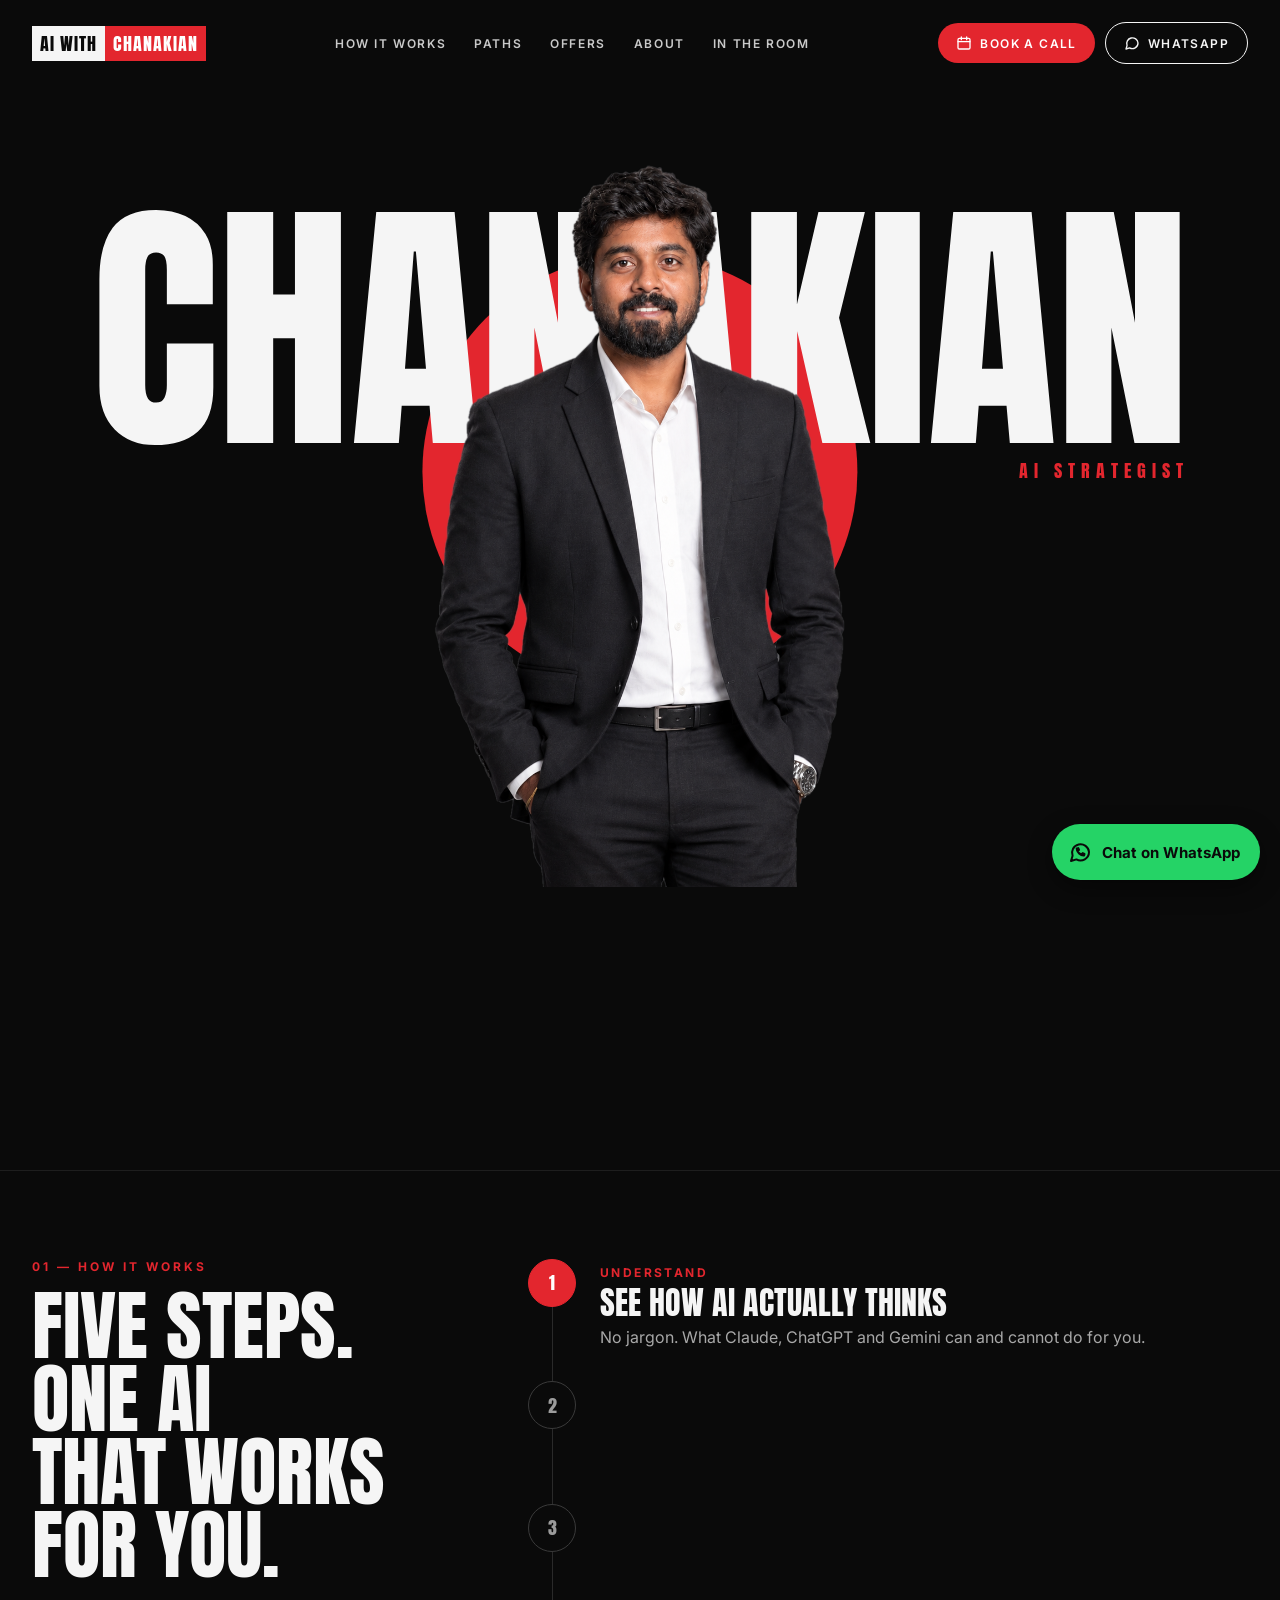
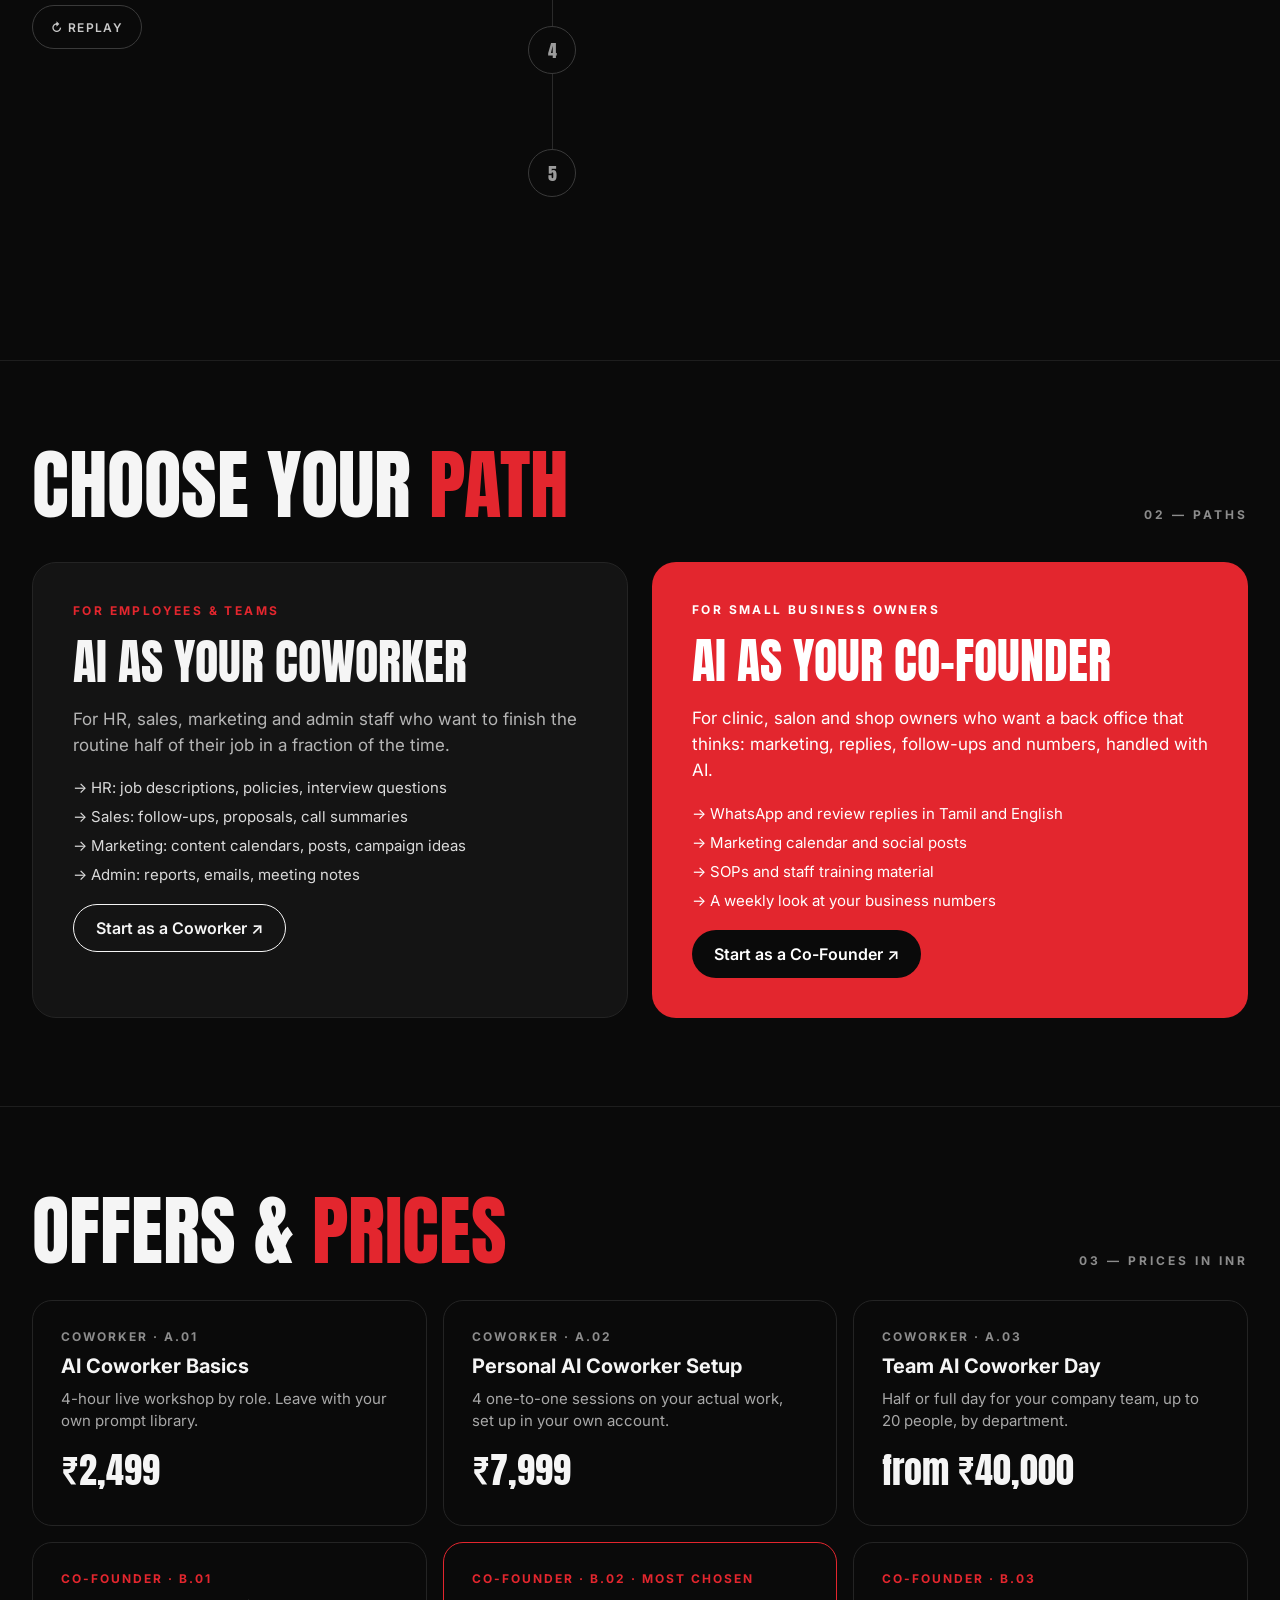
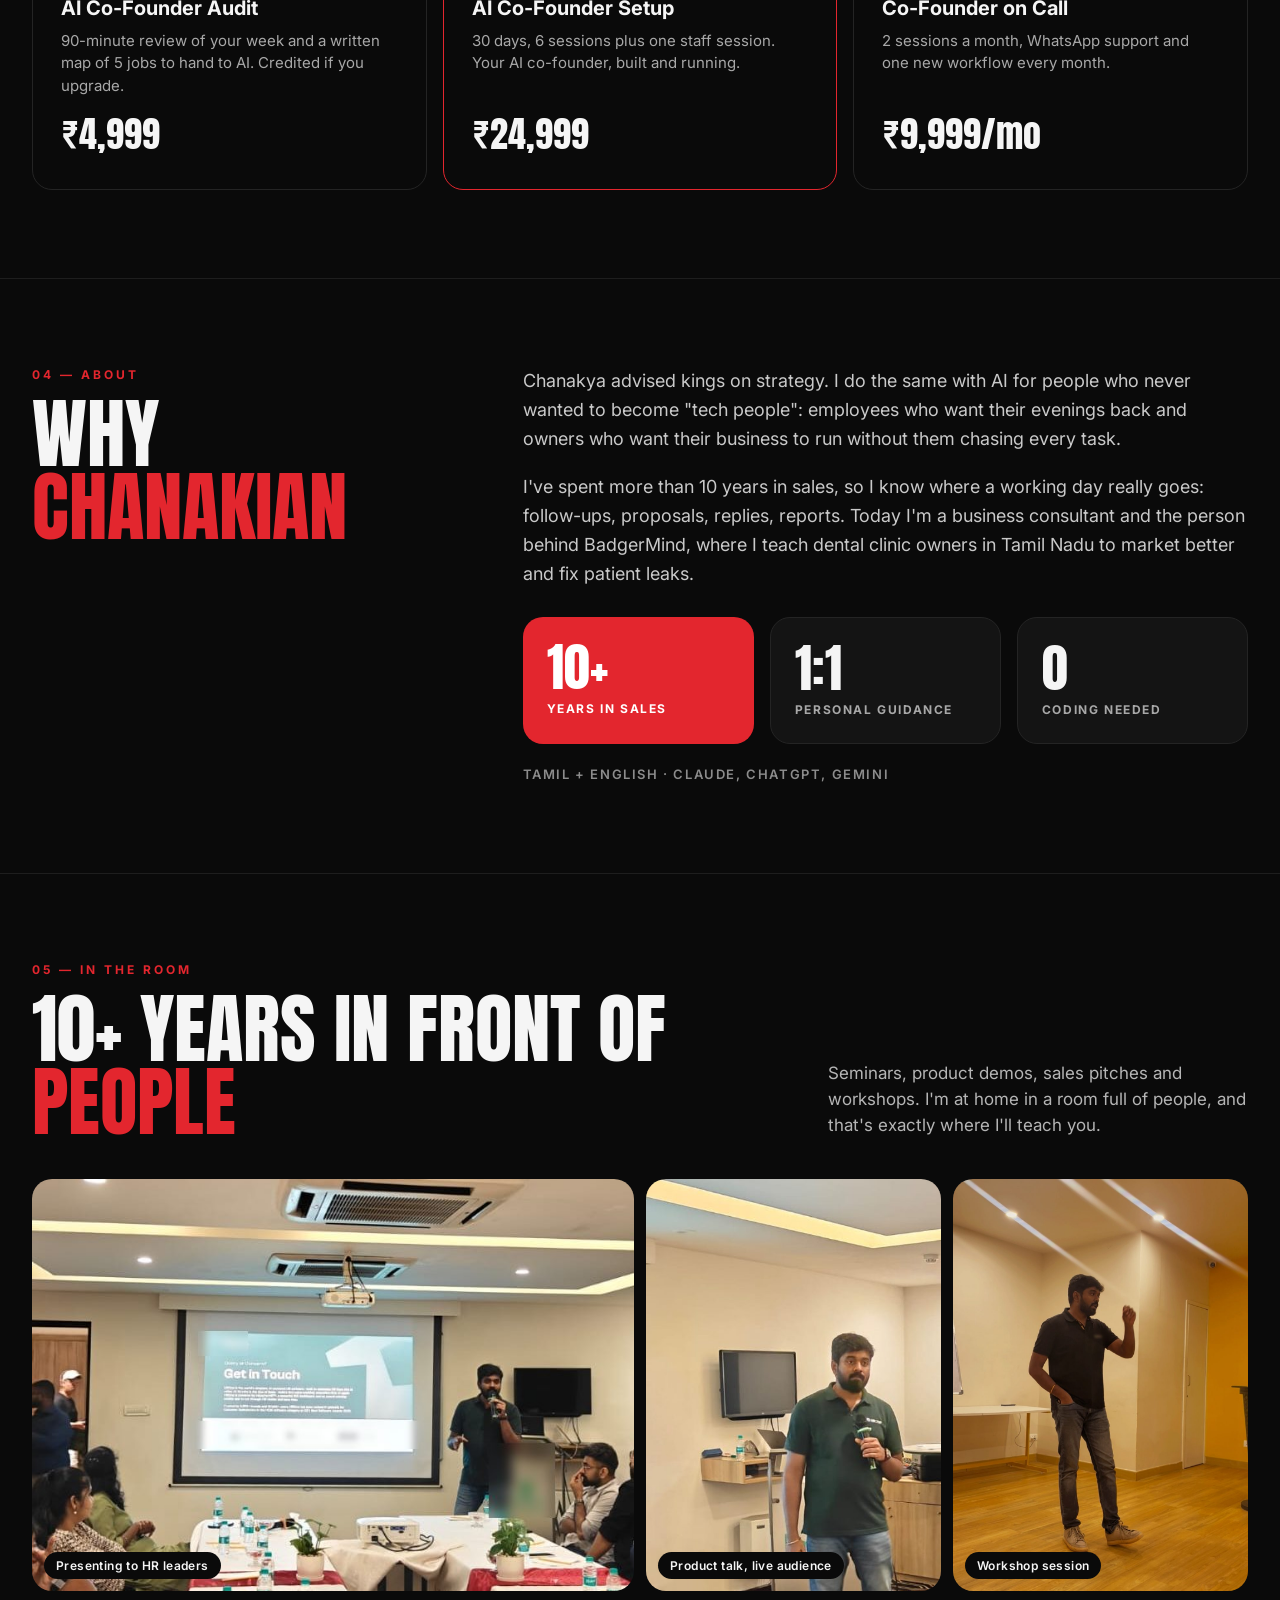
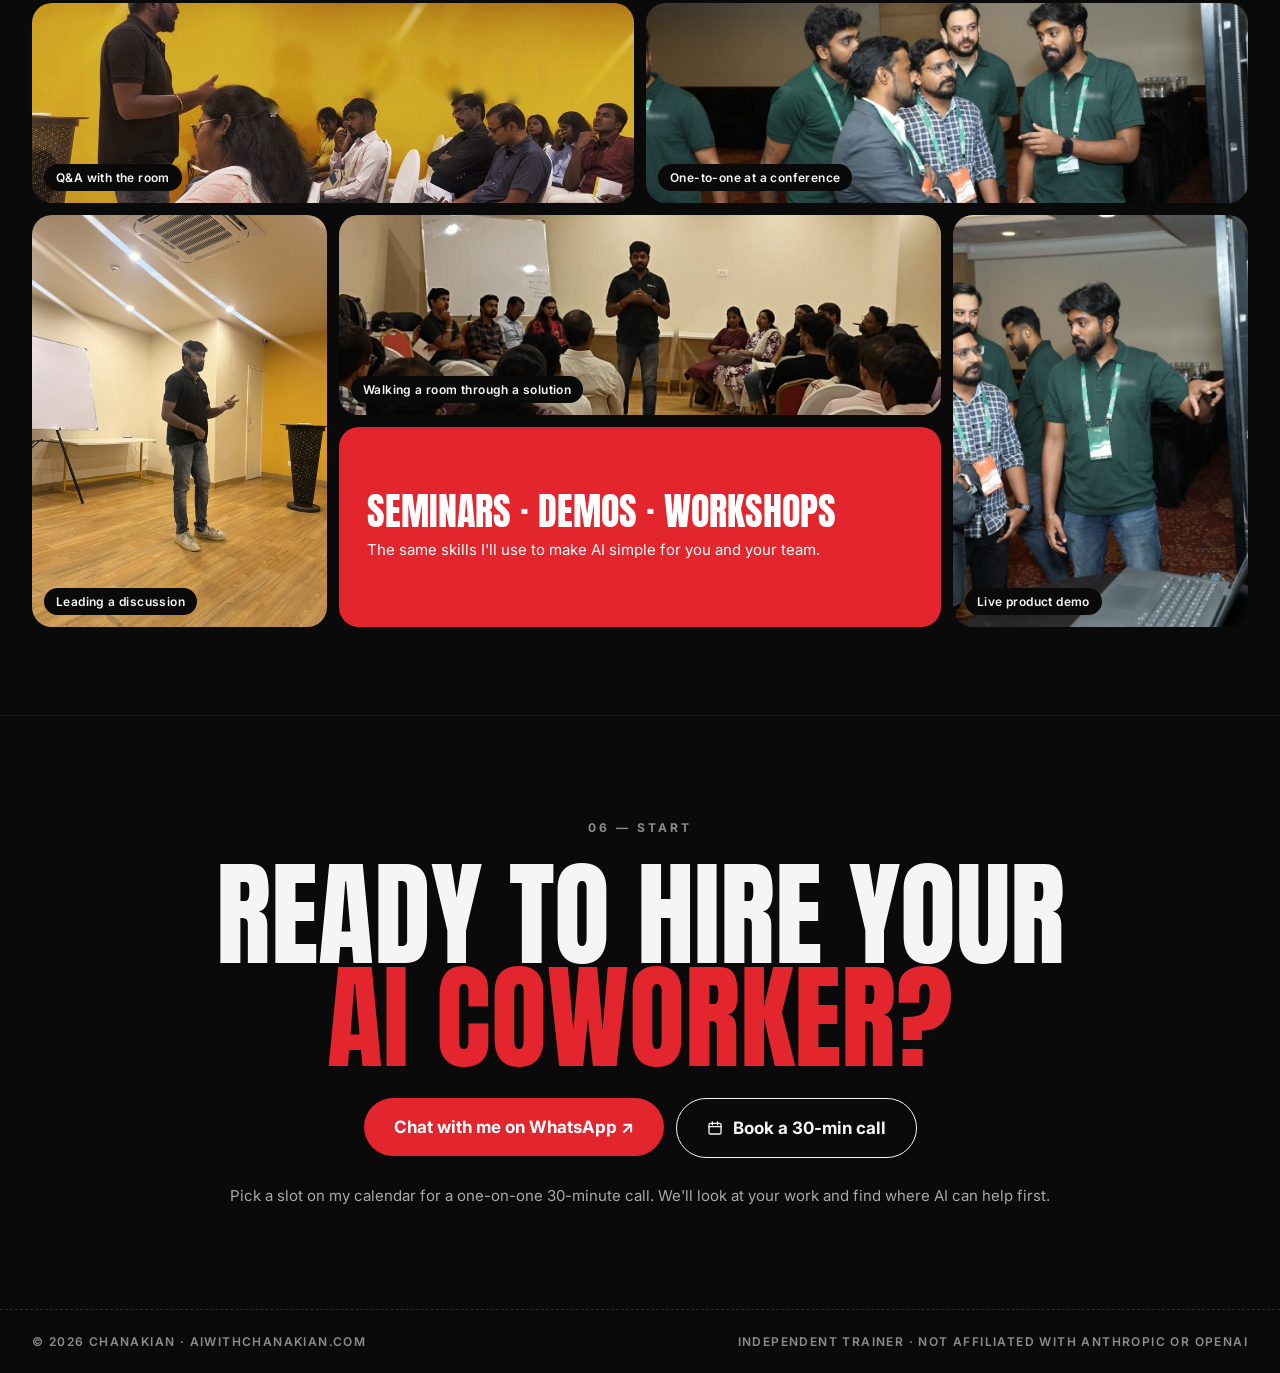
==== index.html @ a9ed44ae "Load latest styles (v6)" ====
<!doctype html>
<html lang="en">
<head>
<meta charset="utf-8">
<meta name="viewport" content="width=device-width, initial-scale=1">
<title>AI with Chanakian – Make AI your Coworker and Co-Founder</title>
<meta name="description" content="Chanakian is a personal AI guide for non-tech people. 10+ years in sales. AI as your Coworker for employees, AI as your Co-Founder for small business owners. Tamil + English.">
<meta property="og:title" content="AI with Chanakian">
<meta property="og:description" content="Make AI your Coworker. Make AI your Co-Founder. One-to-one AI guidance for non-tech people, in Tamil and English.">
<meta property="og:image" content="chanakian.png">
<meta name="theme-color" content="#0A0A0A">
<link rel="preconnect" href="https://fonts.googleapis.com">
<link rel="preconnect" href="https://fonts.gstatic.com" crossorigin>
<link href="https://fonts.googleapis.com/css2?family=Anton&family=Inter:wght@400;500;600;700&display=swap" rel="stylesheet">
<link rel="stylesheet" href="styles.css?v=6">
</head>
<body>
<div style="min-height: 100vh; background: #0A0A0A; color: #F5F5F5; font-family: 'Inter', system-ui, sans-serif">

<header style="max-width: 1360px; margin: 0 auto; padding: 22px 32px; display: flex; flex-wrap: wrap; align-items: center; justify-content: space-between; gap: 16px">
<a href="#home" style="display: inline-flex; align-items: center; gap: 0; text-decoration: none; font-family: 'Anton', sans-serif; font-size: 18px; letter-spacing: 1px">
<span style="background: #F5F5F5; color: #0A0A0A; padding: 4px 8px">AI WITH</span>
<span style="background: #E3262E; color: #FFFFFF; padding: 4px 8px">CHANAKIAN</span>
</a>
<nav aria-label="Sections" style="display: flex; flex-wrap: wrap; gap: 28px; font-size: 12px; font-weight: 600; letter-spacing: 1.6px">
<a href="#how" style="color: #C9C9C9; text-decoration: none">HOW IT WORKS</a>
<a href="#paths" style="color: #C9C9C9; text-decoration: none">PATHS</a>
<a href="#offers" style="color: #C9C9C9; text-decoration: none">OFFERS</a>
<a href="#about" style="color: #C9C9C9; text-decoration: none">ABOUT</a>
<a href="#room" style="color: #C9C9C9; text-decoration: none">IN THE ROOM</a>
</nav>
<div style="display: flex; flex-wrap: wrap; align-items: center; gap: 10px">
<a href="https://calendly.com/chanakian-p/30min" target="_blank" rel="noopener" style="display: inline-flex; align-items: center; gap: 8px; height: 40px; padding: 0 18px; border-radius: 999px; background: #E3262E; color: #FFFFFF; text-decoration: none; font-size: 12px; font-weight: 600; letter-spacing: 1.4px"><svg aria-hidden="true" width="16" height="16" viewBox="0 0 24 24" fill="none" stroke="currentColor" stroke-width="2" stroke-linecap="round" stroke-linejoin="round"><rect x="3" y="5" width="18" height="16" rx="2"></rect><path d="M16 3v4M8 3v4M3 10h18"></path></svg>BOOK A CALL</a>
<a href="https://wa.me/918056327917?text=Hi%20Chanakian%21%20I%20visited%20your%20website%20and%20I%27d%20like%20to%20know%20how%20AI%20can%20help%20me%20in%20my%20work.%20Can%20we%20talk%3F" target="_blank" rel="noopener" style="display: inline-flex; align-items: center; gap: 8px; height: 40px; padding: 0 18px; border-radius: 999px; border: 1px solid #F5F5F5; color: #F5F5F5; text-decoration: none; font-size: 12px; font-weight: 600; letter-spacing: 1.4px">
<svg aria-hidden="true" width="16" height="16" viewBox="0 0 24 24" fill="none" stroke="currentColor" stroke-width="2" stroke-linecap="round" stroke-linejoin="round"><path d="M21 12a8.5 8.5 0 0 1-12.6 7.4L3 21l1.6-5.2A8.5 8.5 0 1 1 21 12z"></path></svg>
WHATSAPP
</a>
</div>
</header>

<main>
<section id="home" style="max-width: 1360px; margin: 0 auto; padding: 0 32px 40px">
<div class="fade" data-step="4" style="display: flex; flex-wrap: wrap; justify-content: space-between; gap: 8px 24px; padding: 18px 0 0; font-size: 12px; font-weight: 700; letter-spacing: 3px; color: #D9D9D9">
<span>10+ YRS IN SALES</span>
<span>AI AS YOUR COWORKER</span>
<span>AI AS YOUR CO-FOUNDER</span>
<span>TAMIL + ENGLISH</span>
</div>

<div class="hero-stage" style="position: relative; height: clamp(520px, 60vw, 800px); overflow: hidden">
<div aria-hidden="true" class="fade hero-bars" data-step="4" style="position: absolute; top: 28px; left: 50%; transform: translateX(-50%); display: flex; gap: 5px">
<span style="width: 3px; height: 20px; background: #F5F5F5"></span><span style="width: 3px; height: 20px; background: #F5F5F5"></span><span style="width: 3px; height: 20px; background: #F5F5F5"></span>
</div>
<div aria-hidden="true" class="pop" data-step="1" style="position: absolute; top: 46%; left: 50%; width: clamp(280px, 34vw, 480px); aspect-ratio: 1; border-radius: 50%; background: #E3262E"></div>
<div class="rise" data-step="2" style="position: absolute; left: 0; right: 0; top: clamp(60px, 7vw, 96px); display: flex; justify-content: center">
<div style="display: flex; flex-direction: column; align-items: flex-end; gap: 6px">
<h1 style="margin: 0; font-family: 'Anton', 'Impact', sans-serif; font-weight: 400; font-size: clamp(88px, 21vw, 300px); line-height: 0.9; letter-spacing: -1px; color: #F5F5F5; white-space: nowrap">CHANAKIAN</h1>
<span style="font-family: 'Anton', sans-serif; font-size: clamp(13px, 1.4vw, 20px); letter-spacing: 6px; color: #E3262E; white-space: nowrap">AI STRATEGIST</span>
</div>
</div>
<img class="lift" data-step="3" src="chanakian.png" alt="Chanakian in a dark suit and white shirt, hands in pockets, smiling" style="position: absolute; bottom: 0; left: 50%; height: 94%; width: auto; display: block">
<div class="fade" data-step="4" style="position: absolute; left: 0; bottom: 40px; display: flex; align-items: center; gap: 8px; padding: 8px 14px; border-radius: 999px; background: #161616; border: 1px solid #2A2A2A; font-size: 12px; font-weight: 600; letter-spacing: 1.4px; color: #F5F5F5">
<span class="pulse" aria-hidden="true" style="width: 8px; height: 8px; border-radius: 4px; background: #E3262E"></span>
NOW TAKING CLIENTS
</div>
</div>

<div class="rv" data-step="5" style="border-top: 1px dashed #3A3A3A; padding-top: 24px; display: flex; flex-wrap: wrap; align-items: center; justify-content: space-between; gap: 24px">
<p style="margin: 0; max-width: 560px; font-size: 18px; line-height: 1.55; color: #C9C9C9">The AI strategist for non-tech people. <strong style="color: #F5F5F5">10+ years in sales</strong> taught me how work really gets done. Now I help you hand the routine half of it to AI, one step at a time.</p>
<div style="display: flex; flex-wrap: wrap; align-items: center; gap: 12px">
<a href="https://wa.me/918056327917?text=Hi%20Chanakian%21%20I%20visited%20your%20website%20and%20I%27d%20like%20to%20know%20how%20AI%20can%20help%20me%20in%20my%20work.%20Can%20we%20talk%3F" target="_blank" rel="noopener" style="display: inline-flex; align-items: center; gap: 10px; height: 52px; padding: 0 26px; border-radius: 999px; background: #E3262E; color: #FFFFFF; font-weight: 700; font-size: 15px; letter-spacing: 0.5px; text-decoration: none">Chat with me on WhatsApp ↗</a>
<a href="https://wa.me/918056327917?text=Hi%20Chanakian%21%20I%27d%20like%20to%20book%20the%20%E2%82%B94%2C999%20AI%20Co-Founder%20Audit.%20When%20are%20you%20available%20this%20week%3F" target="_blank" rel="noopener" style="display: inline-flex; align-items: center; height: 52px; padding: 0 22px; border-radius: 999px; border: 1px solid #F5F5F5; color: #F5F5F5; font-weight: 600; font-size: 15px; text-decoration: none">Book a ₹4,999 AI Audit</a>
<a href="https://calendly.com/chanakian-p/30min" target="_blank" rel="noopener" style="display: inline-flex; align-items: center; gap: 8px; height: 52px; padding: 0 6px; color: #F5F5F5; font-weight: 600; font-size: 15px; text-decoration: underline; text-underline-offset: 4px"><svg aria-hidden="true" width="16" height="16" viewBox="0 0 24 24" fill="none" stroke="currentColor" stroke-width="2" stroke-linecap="round" stroke-linejoin="round"><rect x="3" y="5" width="18" height="16" rx="2"></rect><path d="M16 3v4M8 3v4M3 10h18"></path></svg>Or book a 30-min call</a>
</div>
</div>
</section>

<section id="how" style="border-top: 1px solid #1E1E1E; margin-top: 56px">
<div style="max-width: 1360px; margin: 0 auto; padding: 88px 32px; display: flex; flex-wrap: wrap; gap: 56px">
<div style="flex: 1 1 340px; min-width: 0; display: flex; flex-direction: column; gap: 16px">
<span style="font-size: 12px; font-weight: 700; letter-spacing: 3px; color: #E3262E">01 — HOW IT WORKS</span>
<h2 style="margin: 0; font-family: 'Anton', sans-serif; font-weight: 400; font-size: clamp(48px, 6vw, 88px); line-height: 0.95; color: #F5F5F5">FIVE STEPS.<br>ONE AI<br>THAT WORKS<br>FOR YOU.</h2>
<button class="ghost" id="replay" type="button" aria-label="Replay the timeline" style="align-self: flex-start; margin-top: 8px">↻ REPLAY</button>
</div>
<ol id="timeline" aria-label="How it works" style="flex: 2 1 520px; min-width: 0; list-style: none; margin: 0; padding: 0; display: flex; flex-direction: column">
<li style="display: flex; gap: 24px; align-items: stretch">
<div style="display: flex; flex-direction: column; align-items: center">
<button class="dot" data-step="1" data-pick="1" aria-label="Show step 1">1</button>
<div class="seg" data-step="2"></div>
</div>
<div class="rv" data-step="1" style="padding: 6px 0 32px; display: flex; flex-direction: column; gap: 6px; min-width: 0">
<span style="font-size: 12px; font-weight: 700; letter-spacing: 2.4px; color: #E3262E">UNDERSTAND</span>
<span style="font-family: 'Anton', sans-serif; font-size: 32px; line-height: 1.05; color: #F5F5F5">SEE HOW AI ACTUALLY THINKS</span>
<span style="font-size: 16px; line-height: 1.5; color: #A8A8A8">No jargon. What Claude, ChatGPT and Gemini can and cannot do for you.</span>
</div>
</li>
<li style="display: flex; gap: 24px; align-items: stretch">
<div style="display: flex; flex-direction: column; align-items: center">
<button class="dot" data-step="2" data-pick="2" aria-label="Show step 2">2</button>
<div class="seg" data-step="3"></div>
</div>
<div class="rv" data-step="2" style="padding: 6px 0 32px; display: flex; flex-direction: column; gap: 6px; min-width: 0">
<span style="font-size: 12px; font-weight: 700; letter-spacing: 2.4px; color: #E3262E">SET UP</span>
<span style="font-family: 'Anton', sans-serif; font-size: 32px; line-height: 1.05; color: #F5F5F5">BUILD YOUR PERSONAL AI COWORKER</span>
<span style="font-size: 16px; line-height: 1.5; color: #A8A8A8">Your role, your tone, your templates. Set up once, used every day.</span>
</div>
</li>
<li style="display: flex; gap: 24px; align-items: stretch">
<div style="display: flex; flex-direction: column; align-items: center">
<button class="dot" data-step="3" data-pick="3" aria-label="Show step 3">3</button>
<div class="seg" data-step="4"></div>
</div>
<div class="rv" data-step="3" style="padding: 6px 0 32px; display: flex; flex-direction: column; gap: 6px; min-width: 0">
<span style="font-size: 12px; font-weight: 700; letter-spacing: 2.4px; color: #E3262E">HAND OVER</span>
<span style="font-family: 'Anton', sans-serif; font-size: 32px; line-height: 1.05; color: #F5F5F5">GIVE IT THE BORING HALF OF YOUR DAY</span>
<span style="font-size: 16px; line-height: 1.5; color: #A8A8A8">Emails, WhatsApp replies, reports, posts and SOPs, drafted in minutes.</span>
</div>
</li>
<li style="display: flex; gap: 24px; align-items: stretch">
<div style="display: flex; flex-direction: column; align-items: center">
<button class="dot" data-step="4" data-pick="4" aria-label="Show step 4">4</button>
<div class="seg" data-step="5"></div>
</div>
<div class="rv" data-step="4" style="padding: 6px 0 32px; display: flex; flex-direction: column; gap: 6px; min-width: 0">
<span style="font-size: 12px; font-weight: 700; letter-spacing: 2.4px; color: #E3262E">GROW</span>
<span style="font-family: 'Anton', sans-serif; font-size: 32px; line-height: 1.05; color: #F5F5F5">MAKE AI YOUR BUSINESS CO-FOUNDER</span>
<span style="font-size: 16px; line-height: 1.5; color: #A8A8A8">For owners: marketing, follow-ups, staff training and your weekly numbers.</span>
</div>
</li>
<li style="display: flex; gap: 24px; align-items: stretch">
<div style="display: flex; flex-direction: column; align-items: center">
<button class="dot" data-step="5" data-pick="5" aria-label="Show step 5">5</button>
</div>
<div class="rv" data-step="5" style="padding: 6px 0 32px; display: flex; flex-direction: column; gap: 6px; min-width: 0">
<span style="font-size: 12px; font-weight: 700; letter-spacing: 2.4px; color: #E3262E">STAY</span>
<span style="font-family: 'Anton', sans-serif; font-size: 32px; line-height: 1.05; color: #F5F5F5">I STAY WITH YOU UNTIL IT WORKS</span>
<span style="font-size: 16px; line-height: 1.5; color: #A8A8A8">One-to-one guidance in Tamil and English, with on-call support after setup.</span>
</div>
</li>
</ol>
</div>
</section>

<section id="paths" style="border-top: 1px solid #1E1E1E">
<div style="max-width: 1360px; margin: 0 auto; padding: 88px 32px; display: flex; flex-direction: column; gap: 40px">
<div style="display: flex; flex-wrap: wrap; align-items: flex-end; justify-content: space-between; gap: 12px">
<h2 style="margin: 0; font-family: 'Anton', sans-serif; font-weight: 400; font-size: clamp(48px, 6vw, 88px); line-height: 0.95; color: #F5F5F5">CHOOSE YOUR <span style="color: #E3262E">PATH</span></h2>
<span style="font-size: 12px; font-weight: 700; letter-spacing: 3px; color: #8C8C8C">02 — PATHS</span>
</div>
<div style="display: grid; grid-template-columns: repeat(auto-fit, minmax(320px, 1fr)); gap: 24px">
<article style="border-radius: 24px; background: #141414; border: 1px solid #242424; padding: 40px; display: flex; flex-direction: column; gap: 20px">
<span style="font-size: 12px; font-weight: 700; letter-spacing: 2.4px; color: #E3262E">FOR EMPLOYEES &amp; TEAMS</span>
<h3 style="margin: 0; font-family: 'Anton', sans-serif; font-weight: 400; font-size: 48px; line-height: 1; color: #F5F5F5">AI AS YOUR COWORKER</h3>
<p style="margin: 0; font-size: 17px; line-height: 1.55; color: #B5B5B5">For HR, sales, marketing and admin staff who want to finish the routine half of their job in a fraction of the time.</p>
<ul style="margin: 0; padding: 0; list-style: none; display: flex; flex-direction: column; gap: 10px; font-size: 15px; color: #DADADA">
<li>→ HR: job descriptions, policies, interview questions</li>
<li>→ Sales: follow-ups, proposals, call summaries</li>
<li>→ Marketing: content calendars, posts, campaign ideas</li>
<li>→ Admin: reports, emails, meeting notes</li>
</ul>
<button type="button" class="open-form" data-open="form-coworker" style="align-self: flex-start; display: inline-flex; align-items: center; height: 48px; padding: 0 22px; border-radius: 999px; border: 1px solid #F5F5F5; color: #F5F5F5; text-decoration: none; font-weight: 600; border-width: 1px; font-size: 16px; background: none">Start as a Coworker ↗</button>
</article>
<article style="border-radius: 24px; background: #E3262E; padding: 40px; display: flex; flex-direction: column; gap: 20px; color: #FFFFFF">
<span style="font-size: 12px; font-weight: 700; letter-spacing: 2.4px; color: #FFFFFF">FOR SMALL BUSINESS OWNERS</span>
<h3 style="margin: 0; font-family: 'Anton', sans-serif; font-weight: 400; font-size: 48px; line-height: 1; color: #FFFFFF">AI AS YOUR CO-FOUNDER</h3>
<p style="margin: 0; font-size: 17px; line-height: 1.55; color: #FFFFFF">For clinic, salon and shop owners who want a back office that thinks: marketing, replies, follow-ups and numbers, handled with AI.</p>
<ul style="margin: 0; padding: 0; list-style: none; display: flex; flex-direction: column; gap: 10px; font-size: 15px; color: #FFFFFF">
<li>→ WhatsApp and review replies in Tamil and English</li>
<li>→ Marketing calendar and social posts</li>
<li>→ SOPs and staff training material</li>
<li>→ A weekly look at your business numbers</li>
</ul>
<button type="button" class="open-form" data-open="form-cofounder" style="align-self: flex-start; display: inline-flex; align-items: center; height: 48px; padding: 0 22px; border-radius: 999px; background: #0A0A0A; color: #FFFFFF; text-decoration: none; font-weight: 600; border-width: 1px; font-size: 16px; border: none">Start as a Co-Founder ↗</button>
</article>
</div>
</div>
</section>

<section id="offers" style="border-top: 1px solid #1E1E1E">
<div style="max-width: 1360px; margin: 0 auto; padding: 88px 32px; display: flex; flex-direction: column; gap: 32px">
<div style="display: flex; flex-wrap: wrap; align-items: flex-end; justify-content: space-between; gap: 12px">
<h2 style="margin: 0; font-family: 'Anton', sans-serif; font-weight: 400; font-size: clamp(48px, 6vw, 88px); line-height: 0.95; color: #F5F5F5">OFFERS &amp; <span style="color: #E3262E">PRICES</span></h2>
<span style="font-size: 12px; font-weight: 700; letter-spacing: 3px; color: #8C8C8C">03 — PRICES IN INR</span>
</div>
<div style="display: grid; grid-template-columns: repeat(auto-fill, minmax(300px, 1fr)); gap: 16px">
<div style="border-radius: 20px; border: 1px solid #242424; padding: 28px; display: flex; flex-direction: column; gap: 10px"><span style="font-size: 12px; font-weight: 700; letter-spacing: 2px; color: #8C8C8C">COWORKER · A.01</span><span style="font-size: 20px; font-weight: 700">AI Coworker Basics</span><span style="font-size: 15px; line-height: 1.5; color: #A8A8A8">4-hour live workshop by role. Leave with your own prompt library.</span><span style="font-family: 'Anton', sans-serif; font-size: 36px; color: #F5F5F5; margin-top: auto">₹2,499</span></div>
<div style="border-radius: 20px; border: 1px solid #242424; padding: 28px; display: flex; flex-direction: column; gap: 10px"><span style="font-size: 12px; font-weight: 700; letter-spacing: 2px; color: #8C8C8C">COWORKER · A.02</span><span style="font-size: 20px; font-weight: 700">Personal AI Coworker Setup</span><span style="font-size: 15px; line-height: 1.5; color: #A8A8A8">4 one-to-one sessions on your actual work, set up in your own account.</span><span style="font-family: 'Anton', sans-serif; font-size: 36px; color: #F5F5F5; margin-top: auto">₹7,999</span></div>
<div style="border-radius: 20px; border: 1px solid #242424; padding: 28px; display: flex; flex-direction: column; gap: 10px"><span style="font-size: 12px; font-weight: 700; letter-spacing: 2px; color: #8C8C8C">COWORKER · A.03</span><span style="font-size: 20px; font-weight: 700">Team AI Coworker Day</span><span style="font-size: 15px; line-height: 1.5; color: #A8A8A8">Half or full day for your company team, up to 20 people, by department.</span><span style="font-family: 'Anton', sans-serif; font-size: 36px; color: #F5F5F5; margin-top: auto">from ₹40,000</span></div>
<div style="border-radius: 20px; border: 1px solid #242424; padding: 28px; display: flex; flex-direction: column; gap: 10px"><span style="font-size: 12px; font-weight: 700; letter-spacing: 2px; color: #E3262E">CO-FOUNDER · B.01</span><span style="font-size: 20px; font-weight: 700">AI Co-Founder Audit</span><span style="font-size: 15px; line-height: 1.5; color: #A8A8A8">90-minute review of your week and a written map of 5 jobs to hand to AI. Credited if you upgrade.</span><span style="font-family: 'Anton', sans-serif; font-size: 36px; color: #F5F5F5; margin-top: auto">₹4,999</span></div>
<div style="border-radius: 20px; border: 1px solid #E3262E; padding: 28px; display: flex; flex-direction: column; gap: 10px"><span style="font-size: 12px; font-weight: 700; letter-spacing: 2px; color: #E3262E">CO-FOUNDER · B.02 · MOST CHOSEN</span><span style="font-size: 20px; font-weight: 700">AI Co-Founder Setup</span><span style="font-size: 15px; line-height: 1.5; color: #A8A8A8">30 days, 6 sessions plus one staff session. Your AI co-founder, built and running.</span><span style="font-family: 'Anton', sans-serif; font-size: 36px; color: #F5F5F5; margin-top: auto">₹24,999</span></div>
<div style="border-radius: 20px; border: 1px solid #242424; padding: 28px; display: flex; flex-direction: column; gap: 10px"><span style="font-size: 12px; font-weight: 700; letter-spacing: 2px; color: #E3262E">CO-FOUNDER · B.03</span><span style="font-size: 20px; font-weight: 700">Co-Founder on Call</span><span style="font-size: 15px; line-height: 1.5; color: #A8A8A8">2 sessions a month, WhatsApp support and one new workflow every month.</span><span style="font-family: 'Anton', sans-serif; font-size: 36px; color: #F5F5F5; margin-top: auto">₹9,999/mo</span></div>
</div>
</div>
</section>

<section id="about" style="border-top: 1px solid #1E1E1E">
<div style="max-width: 1360px; margin: 0 auto; padding: 88px 32px; display: flex; flex-wrap: wrap; gap: 48px">
<div style="flex: 1 1 340px; min-width: 0; display: flex; flex-direction: column; gap: 16px">
<span style="font-size: 12px; font-weight: 700; letter-spacing: 3px; color: #E3262E">04 — ABOUT</span>
<h2 style="margin: 0; font-family: 'Anton', sans-serif; font-weight: 400; font-size: clamp(48px, 6vw, 88px); line-height: 0.95; color: #F5F5F5">WHY<br><span style="color: #E3262E">CHANAKIAN</span></h2>
</div>
<div style="flex: 2 1 520px; min-width: 0; display: flex; flex-direction: column; gap: 20px; font-size: 18px; line-height: 1.6; color: #C9C9C9">
<p style="margin: 0">Chanakya advised kings on strategy. I do the same with AI for people who never wanted to become "tech people": employees who want their evenings back and owners who want their business to run without them chasing every task.</p>
<p style="margin: 0">I've spent more than 10 years in sales, so I know where a working day really goes: follow-ups, proposals, replies, reports. Today I'm a business consultant and the person behind BadgerMind, where I teach dental clinic owners in Tamil Nadu to market better and fix patient leaks.</p>
<div style="display: grid; grid-template-columns: repeat(3, minmax(0, 1fr)); gap: 16px; margin-top: 8px">
<div style="border-radius: 20px; background: #E3262E; padding: 24px; display: flex; flex-direction: column; gap: 6px"><span style="font-family: 'Anton', sans-serif; font-size: 52px; line-height: 1; color: #FFFFFF">10+</span><span style="font-size: 12px; font-weight: 700; letter-spacing: 1.6px; color: #FFFFFF">YEARS IN SALES</span></div>
<div style="border-radius: 20px; background: #141414; border: 1px solid #242424; padding: 24px; display: flex; flex-direction: column; gap: 6px"><span style="font-family: 'Anton', sans-serif; font-size: 52px; line-height: 1; color: #F5F5F5">1:1</span><span style="font-size: 12px; font-weight: 700; letter-spacing: 1.6px; color: #A8A8A8">PERSONAL GUIDANCE</span></div>
<div style="border-radius: 20px; background: #141414; border: 1px solid #242424; padding: 24px; display: flex; flex-direction: column; gap: 6px"><span style="font-family: 'Anton', sans-serif; font-size: 52px; line-height: 1; color: #F5F5F5">0</span><span style="font-size: 12px; font-weight: 700; letter-spacing: 1.6px; color: #A8A8A8">CODING NEEDED</span></div>
</div>
<p style="margin: 0; font-size: 13px; font-weight: 600; letter-spacing: 1.6px; color: #8C8C8C">TAMIL + ENGLISH · CLAUDE, CHATGPT, GEMINI</p>
</div>
</div>
</section>

<section id="room" style="border-top: 1px solid #1E1E1E">
<div style="max-width: 1360px; margin: 0 auto; padding: 88px 32px; display: flex; flex-direction: column; gap: 40px">
<div style="display: flex; flex-wrap: wrap; align-items: flex-end; justify-content: space-between; gap: 24px">
<div style="display: flex; flex-direction: column; gap: 16px; max-width: 760px">
<span style="font-size: 12px; font-weight: 700; letter-spacing: 3px; color: #E3262E">05 — IN THE ROOM</span>
<h2 style="margin: 0; font-family: 'Anton', sans-serif; font-weight: 400; font-size: clamp(48px, 6vw, 88px); line-height: 0.95; color: #F5F5F5">10+ YEARS IN FRONT OF <span style="color: #E3262E">PEOPLE</span></h2>
</div>
<p style="margin: 0; max-width: 420px; font-size: 17px; line-height: 1.55; color: #B5B5B5">Seminars, product demos, sales pitches and workshops. I'm at home in a room full of people, and that's exactly where I'll teach you.</p>
</div>
<div class="collage">
<figure class="tile w2 h2" style="margin: 0; position: relative; overflow: hidden; border-radius: 20px; background: #141414"><img loading="lazy" src="room-4.jpg" alt="Chanakian presenting to a seated audience at a seminar" style="width: 100%; height: 100%; object-fit: cover; object-position: center; display: block"><figcaption style="position: absolute; left: 12px; bottom: 12px; padding: 6px 12px; border-radius: 999px; background: #0A0A0A; color: #F5F5F5; font-size: 12px; font-weight: 600; letter-spacing: 0.4px">Presenting to HR leaders</figcaption></figure>
<figure class="tile h2" style="margin: 0; position: relative; overflow: hidden; border-radius: 20px; background: #141414"><img loading="lazy" src="room-3.jpg" alt="Chanakian speaking into a microphone" style="width: 100%; height: 100%; object-fit: cover; object-position: center 30%; display: block"><figcaption style="position: absolute; left: 12px; bottom: 12px; padding: 6px 12px; border-radius: 999px; background: #0A0A0A; color: #F5F5F5; font-size: 12px; font-weight: 600; letter-spacing: 0.4px">Product talk, live audience</figcaption></figure>
<figure class="tile h2" style="margin: 0; position: relative; overflow: hidden; border-radius: 20px; background: #141414"><img loading="lazy" src="room-8.jpg" alt="Chanakian explaining a point during a workshop" style="width: 100%; height: 100%; object-fit: cover; object-position: center 35%; display: block"><figcaption style="position: absolute; left: 12px; bottom: 12px; padding: 6px 12px; border-radius: 999px; background: #0A0A0A; color: #F5F5F5; font-size: 12px; font-weight: 600; letter-spacing: 0.4px">Workshop session</figcaption></figure>
<figure class="tile w2" style="margin: 0; position: relative; overflow: hidden; border-radius: 20px; background: #141414"><img loading="lazy" src="room-7.jpg" alt="Chanakian answering questions from an audience in front of a yellow wall" style="width: 100%; height: 100%; object-fit: cover; object-position: center 40%; display: block"><figcaption style="position: absolute; left: 12px; bottom: 12px; padding: 6px 12px; border-radius: 999px; background: #0A0A0A; color: #F5F5F5; font-size: 12px; font-weight: 600; letter-spacing: 0.4px">Q&amp;A with the room</figcaption></figure>
<figure class="tile w2" style="margin: 0; position: relative; overflow: hidden; border-radius: 20px; background: #141414"><img loading="lazy" src="room-1.jpg" alt="Chanakian talking with visitors at a conference stand" style="width: 100%; height: 100%; object-fit: cover; object-position: center 30%; display: block"><figcaption style="position: absolute; left: 12px; bottom: 12px; padding: 6px 12px; border-radius: 999px; background: #0A0A0A; color: #F5F5F5; font-size: 12px; font-weight: 600; letter-spacing: 0.4px">One-to-one at a conference</figcaption></figure>
<figure class="tile h2" style="margin: 0; position: relative; overflow: hidden; border-radius: 20px; background: #141414"><img loading="lazy" src="room-6.jpg" alt="Chanakian standing and speaking in a training room" style="width: 100%; height: 100%; object-fit: cover; object-position: center 40%; display: block"><figcaption style="position: absolute; left: 12px; bottom: 12px; padding: 6px 12px; border-radius: 999px; background: #0A0A0A; color: #F5F5F5; font-size: 12px; font-weight: 600; letter-spacing: 0.4px">Leading a discussion</figcaption></figure>
<figure class="tile w2" style="margin: 0; position: relative; overflow: hidden; border-radius: 20px; background: #141414"><img loading="lazy" src="room-5.jpg" alt="Chanakian addressing a room of seated professionals" style="width: 100%; height: 100%; object-fit: cover; object-position: center 35%; display: block"><figcaption style="position: absolute; left: 12px; bottom: 12px; padding: 6px 12px; border-radius: 999px; background: #0A0A0A; color: #F5F5F5; font-size: 12px; font-weight: 600; letter-spacing: 0.4px">Walking a room through a solution</figcaption></figure>
<figure class="tile h2" style="margin: 0; position: relative; overflow: hidden; border-radius: 20px; background: #141414"><img loading="lazy" src="room-2.jpg" alt="Chanakian pointing at a screen during a live demo" style="width: 100%; height: 100%; object-fit: cover; object-position: 62% center; display: block"><figcaption style="position: absolute; left: 12px; bottom: 12px; padding: 6px 12px; border-radius: 999px; background: #0A0A0A; color: #F5F5F5; font-size: 12px; font-weight: 600; letter-spacing: 0.4px">Live product demo</figcaption></figure>
<div class="w2" style="border-radius: 20px; background: #E3262E; padding: 24px 28px; display: flex; flex-direction: column; justify-content: center; gap: 8px; color: #FFFFFF">
<span style="font-family: 'Anton', sans-serif; font-size: clamp(28px, 3vw, 40px); line-height: 1">SEMINARS · DEMOS · WORKSHOPS</span>
<span style="font-size: 15px; line-height: 1.45">The same skills I'll use to make AI simple for you and your team.</span>
</div>
</div>
</div>
</section>

<section style="border-top: 1px solid #1E1E1E">
<div style="max-width: 1360px; margin: 0 auto; padding: 104px 32px; display: flex; flex-direction: column; align-items: center; gap: 28px; text-align: center">
<span style="font-size: 12px; font-weight: 700; letter-spacing: 3px; color: #8C8C8C">06 — START</span>
<h2 style="margin: 0; font-family: 'Anton', sans-serif; font-weight: 400; font-size: clamp(56px, 9vw, 140px); line-height: 0.9; color: #F5F5F5">READY TO HIRE YOUR<br><span style="color: #E3262E">AI COWORKER?</span></h2>
<div style="display: flex; flex-wrap: wrap; justify-content: center; gap: 12px">
<a href="https://wa.me/918056327917?text=Hi%20Chanakian%21%20I%20visited%20your%20website%20and%20I%27d%20like%20to%20know%20how%20AI%20can%20help%20me%20in%20my%20work.%20Can%20we%20talk%3F" target="_blank" rel="noopener" style="display: inline-flex; align-items: center; height: 58px; padding: 0 30px; border-radius: 999px; background: #E3262E; color: #FFFFFF; font-weight: 700; font-size: 17px; text-decoration: none">Chat with me on WhatsApp ↗</a>
<a href="https://calendly.com/chanakian-p/30min" target="_blank" rel="noopener" style="display: inline-flex; align-items: center; gap: 10px; height: 58px; padding: 0 30px; border-radius: 999px; border: 1px solid #F5F5F5; color: #F5F5F5; font-weight: 700; font-size: 17px; text-decoration: none"><svg aria-hidden="true" width="16" height="16" viewBox="0 0 24 24" fill="none" stroke="currentColor" stroke-width="2" stroke-linecap="round" stroke-linejoin="round"><rect x="3" y="5" width="18" height="16" rx="2"></rect><path d="M16 3v4M8 3v4M3 10h18"></path></svg>Book a 30-min call</a>
</div>
<p style="margin: 0; font-size: 15px; color: #A8A8A8">Pick a slot on my calendar for a one-on-one 30-minute call. We'll look at your work and find where AI can help first.</p>
</div>
</section>
</main>

<footer style="border-top: 1px dashed #2E2E2E">
<div style="max-width: 1360px; margin: 0 auto; padding: 24px 32px; display: flex; flex-wrap: wrap; justify-content: space-between; gap: 12px; font-size: 12px; font-weight: 600; letter-spacing: 1.4px; color: #8C8C8C">
<span>© 2026 CHANAKIAN · AIWITHCHANAKIAN.COM</span>
<span>INDEPENDENT TRAINER · NOT AFFILIATED WITH ANTHROPIC OR OPENAI</span>
</div>
</footer>

</div>
<a href="https://wa.me/918056327917?text=Hi%20Chanakian%21%20I%20visited%20your%20website%20and%20I%27d%20like%20to%20know%20how%20AI%20can%20help%20me%20in%20my%20work.%20Can%20we%20talk%3F" target="_blank" rel="noopener" aria-label="Chat with Chanakian on WhatsApp" style="position: fixed; right: 20px; bottom: 20px; z-index: 50; display: inline-flex; align-items: center; gap: 10px; height: 56px; padding: 0 20px 0 16px; border-radius: 999px; background: #25D366; color: #0A0A0A; font-family: 'Inter', sans-serif; font-weight: 700; font-size: 15px; text-decoration: none; box-shadow: 0 8px 24px rgba(0,0,0,0.45)"><svg aria-hidden="true" width="24" height="24" viewBox="0 0 24 24" fill="none" stroke="currentColor" stroke-width="2" stroke-linecap="round" stroke-linejoin="round"><path d="M21 12a8.5 8.5 0 0 1-12.6 7.4L3 21l1.6-5.2A8.5 8.5 0 1 1 21 12z"></path><path d="M9 9.5c.3 2 2.3 4.2 4.5 4.8l1.2-1.2 1.8.8-.4 1.6c-3.4.4-7.6-3.6-7.4-7l1.6-.4.8 1.8z"></path></svg>Chat on WhatsApp</a>
<script>
(function () {
  var reduce = window.matchMedia('(prefers-reduced-motion: reduce)').matches;
  function reveal(scope, step) {
    scope.querySelectorAll('[data-step]').forEach(function (el) {
      el.classList.toggle('on', Number(el.getAttribute('data-step')) <= step);
    });
  }
  function player(scope, max, speed) {
    var step = 0, timer = null;
    function stop() { clearInterval(timer); }
    function play() {
      stop(); step = 0; reveal(scope, 0);
      if (reduce) { step = max; reveal(scope, max); return; }
      timer = setInterval(function () {
        step++; reveal(scope, step);
        if (step >= max) stop();
      }, speed);
    }
    function set(n) { stop(); step = n; reveal(scope, n); }
    return { play: play, set: set };
  }
  // Hero builds layer by layer on load
  var hero = player(document.getElementById('home'), 5, 600);
  hero.play();
  // Timeline plays when it scrolls into view
  var tl = document.getElementById('timeline');
  var steps = player(tl, 5, 700);
  if ('IntersectionObserver' in window) {
    var io = new IntersectionObserver(function (entries) {
      if (entries[0].isIntersecting) { steps.play(); io.disconnect(); }
    }, { threshold: 0.3 });
    io.observe(tl);
  } else { steps.set(5); }
  tl.querySelectorAll('[data-pick]').forEach(function (b) {
    b.addEventListener('click', function () { steps.set(Number(b.getAttribute('data-pick'))); });
  });
  document.getElementById('replay').addEventListener('click', function () { steps.play(); });
})();
</script>
<dialog id="form-coworker" class="lead" aria-labelledby="cw-title">
<form class="lead-form" data-kind="coworker" novalidate>
<div class="lead-head">
<div>
<span class="lead-kicker">FOR EMPLOYEES &amp; TEAMS</span>
<h2 id="cw-title" class="lead-title">START AS A COWORKER</h2>
<p class="lead-sub">Tell me a little about your work. I'll reply within one working day with the right next step.</p>
</div>
<button type="button" class="lead-close" data-close aria-label="Close form">✕</button>
</div>
<input type="hidden" name="_subject" value="New lead: AI as your Coworker">
<input type="hidden" name="Path" value="AI as your Coworker">
<input type="text" name="_honey" class="lead-hp" tabindex="-1" autocomplete="off" aria-hidden="true">
<div class="lead-grid">
<label class="lead-field"><span>Full name *</span><input name="Name" required autocomplete="name"></label>
<label class="lead-field"><span>WhatsApp number *</span><input name="WhatsApp" type="tel" required autocomplete="tel" placeholder="+91"></label>
<label class="lead-field"><span>Email *</span><input name="email" type="email" required autocomplete="email"></label>
<label class="lead-field"><span>Company</span><input name="Company" autocomplete="organization"></label>
<label class="lead-field"><span>Your role *</span><select name="Role" required><option value="">Choose one</option><option>HR / People</option><option>Sales</option><option>Marketing</option><option>Admin / Operations</option><option>Manager / Team lead</option><option>Other</option></select></label>
<label class="lead-field"><span>Who is this for? *</span><select name="Format" required><option value="">Choose one</option><option>Just me (1:1 setup)</option><option>A workshop seat</option><option>My team (2–20 people)</option><option>Company-wide (20+ people)</option></select></label>
</div>
<fieldset class="lead-checks"><legend>AI tools you use today</legend>
<label><input type="checkbox" name="Tools" value="None yet"> None yet</label>
<label><input type="checkbox" name="Tools" value="ChatGPT"> ChatGPT</label>
<label><input type="checkbox" name="Tools" value="Claude"> Claude</label>
<label><input type="checkbox" name="Tools" value="Gemini"> Gemini</label>
<label><input type="checkbox" name="Tools" value="Copilot"> Copilot</label>
</fieldset>
<label class="lead-field"><span>Which tasks eat most of your day?</span><textarea name="Tasks" rows="3" placeholder="e.g. writing follow-up emails, weekly reports, job descriptions"></textarea></label>
<div class="lead-grid">
<label class="lead-field"><span>Preferred language</span><select name="Language"><option>Tamil + English</option><option>English</option><option>Tamil</option></select></label>
<label class="lead-field"><span>Best way to reach you</span><select name="Contact via"><option>WhatsApp</option><option>Phone call</option><option>Email</option></select></label>
</div>
<div class="lead-actions">
<button type="submit" class="lead-submit">Send my details ↗</button>
<a class="lead-alt" href="https://calendly.com/chanakian-p/30min" target="_blank" rel="noopener">Or book a 30-min call</a>
</div>
<p class="lead-status" role="status" aria-live="polite"></p>
</form>
</dialog>

<dialog id="form-cofounder" class="lead" aria-labelledby="cf-title">
<form class="lead-form" data-kind="cofounder" novalidate>
<div class="lead-head">
<div>
<span class="lead-kicker">FOR SMALL BUSINESS OWNERS</span>
<h2 id="cf-title" class="lead-title">START AS A CO-FOUNDER</h2>
<p class="lead-sub">Tell me about your business. I'll reply within one working day with where AI can help you first.</p>
</div>
<button type="button" class="lead-close" data-close aria-label="Close form">✕</button>
</div>
<input type="hidden" name="_subject" value="New lead: AI as your Co-Founder">
<input type="hidden" name="Path" value="AI as your Co-Founder">
<input type="text" name="_honey" class="lead-hp" tabindex="-1" autocomplete="off" aria-hidden="true">
<div class="lead-grid">
<label class="lead-field"><span>Full name *</span><input name="Name" required autocomplete="name"></label>
<label class="lead-field"><span>WhatsApp number *</span><input name="WhatsApp" type="tel" required autocomplete="tel" placeholder="+91"></label>
<label class="lead-field"><span>Email *</span><input name="email" type="email" required autocomplete="email"></label>
<label class="lead-field"><span>Business name *</span><input name="Business" required autocomplete="organization"></label>
<label class="lead-field"><span>Type of business *</span><select name="Business type" required><option value="">Choose one</option><option>Clinic / healthcare</option><option>Salon / beauty</option><option>Retail shop</option><option>Restaurant / food</option><option>Professional services</option><option>Other</option></select></label>
<label class="lead-field"><span>City</span><input name="City" autocomplete="address-level2"></label>
<label class="lead-field"><span>Team size</span><select name="Team size"><option>Just me</option><option>2–5</option><option>6–20</option><option>20+</option></select></label>
<label class="lead-field"><span>Interested in</span><select name="Interested in"><option>Not sure yet</option><option>AI Co-Founder Audit (₹4,999)</option><option>AI Co-Founder Setup (₹24,999)</option><option>Co-Founder on Call (₹9,999/month)</option></select></label>
</div>
<fieldset class="lead-checks"><legend>What takes most of your time?</legend>
<label><input type="checkbox" name="Time drains" value="WhatsApp and enquiries"> WhatsApp &amp; enquiries</label>
<label><input type="checkbox" name="Time drains" value="Marketing and social posts"> Marketing &amp; social posts</label>
<label><input type="checkbox" name="Time drains" value="Follow-ups and reminders"> Follow-ups &amp; reminders</label>
<label><input type="checkbox" name="Time drains" value="Google reviews"> Google reviews</label>
<label><input type="checkbox" name="Time drains" value="Staff training and SOPs"> Staff training &amp; SOPs</label>
<label><input type="checkbox" name="Time drains" value="Accounts and reports"> Accounts &amp; reports</label>
</fieldset>
<label class="lead-field"><span>Anything else I should know?</span><textarea name="Notes" rows="3" placeholder="e.g. we get 50 enquiries a day and miss half of them"></textarea></label>
<div class="lead-grid">
<label class="lead-field"><span>Preferred language</span><select name="Language"><option>Tamil + English</option><option>English</option><option>Tamil</option></select></label>
<label class="lead-field"><span>Best way to reach you</span><select name="Contact via"><option>WhatsApp</option><option>Phone call</option><option>Email</option></select></label>
</div>
<div class="lead-actions">
<button type="submit" class="lead-submit">Send my details ↗</button>
<a class="lead-alt" href="https://calendly.com/chanakian-p/30min" target="_blank" rel="noopener">Or book a 30-min call</a>
</div>
<p class="lead-status" role="status" aria-live="polite"></p>
</form>
</dialog>

<script>
(function () {
  var ENDPOINT = 'https://formsubmit.co/ajax/chanakian.p@gmail.com';
  document.querySelectorAll('[data-open]').forEach(function (b) {
    b.addEventListener('click', function () {
      var d = document.getElementById(b.getAttribute('data-open'));
      if (d && d.showModal) { d.showModal(); var f = d.querySelector('input:not([type=hidden]):not(.lead-hp)'); if (f) f.focus(); }
    });
  });
  document.querySelectorAll('dialog.lead').forEach(function (d) {
    d.querySelectorAll('[data-close]').forEach(function (c) { c.addEventListener('click', function () { d.close(); }); });
    d.addEventListener('click', function (e) { if (e.target === d) d.close(); });
  });
  document.querySelectorAll('form.lead-form').forEach(function (form) {
    form.addEventListener('submit', function (e) {
      e.preventDefault();
      var status = form.querySelector('.lead-status');
      status.classList.remove('error');
      if (!form.checkValidity()) {
        form.reportValidity();
        status.textContent = 'Please fill in the fields marked *.';
        status.classList.add('error');
        return;
      }
      var data = {};
      new FormData(form).forEach(function (v, k) {
        if (data[k]) data[k] += ', ' + v; else data[k] = v;
      });
      data._template = 'table';
      data._captcha = 'false';
      var btn = form.querySelector('.lead-submit');
      btn.disabled = true; btn.textContent = 'Sending…'; status.textContent = '';
      fetch(ENDPOINT, { method: 'POST', headers: { 'Content-Type': 'application/json', 'Accept': 'application/json' }, body: JSON.stringify(data) })
        .then(function (r) { return r.json().then(function (j) { if (!r.ok || String(j.success) === 'false') throw new Error(j.message || 'Failed'); }); })
        .then(function () {
          var name = (data.Name || '').split(' ')[0];
          form.outerHTML = '<div class="lead-done"><div class="tick"><svg width="34" height="34" viewBox="0 0 24 24" fill="none" stroke="#fff" stroke-width="2.5" stroke-linecap="round" stroke-linejoin="round" aria-hidden="true"><path d="M5 12.5l4.5 4.5L19 7.5"></path></svg></div>' +
            '<h2>THANK YOU' + (name ? ', ' + name.replace(/[<>&"]/g, '').toUpperCase() : '') + '!</h2>' +
            '<p>Your details are with me. Chanakian will be in touch with you shortly.</p>' +
            '<button type="button" class="lead-submit" onclick="this.closest(\'dialog\').close()">Close</button></div>';
        })
        .catch(function () {
          btn.disabled = false; btn.textContent = 'Send my details ↗';
          status.innerHTML = 'Something went wrong. Please try again or <a href="https://wa.me/918056327917" target="_blank" rel="noopener" style="color:#FF8A8E">message me on WhatsApp</a>.';
          status.classList.add('error');
        });
    });
  });
})();
</script>
</body>
</html>
---- styles.css ----
/* AI with Chanakian – landing page styles */
body{margin:0;background:#0A0A0A}
a{color:#FF4B52}a:hover{color:#FF7A7F}
.fade{opacity:0;transition:opacity .7s ease}
.fade.on{opacity:1}
.rise{opacity:0;transform:translateY(48px);transition:opacity .8s ease,transform .8s cubic-bezier(.2,.7,.2,1)}
.rise.on{opacity:1;transform:none}
.pop{opacity:0;transform:translate(-50%,-50%) scale(.55);transition:opacity .8s ease,transform .9s cubic-bezier(.2,.7,.2,1)}
.pop.on{opacity:1;transform:translate(-50%,-50%) scale(1)}
.lift{opacity:0;transform:translate(-50%,70px);transition:opacity .9s ease,transform 1s cubic-bezier(.2,.7,.2,1)}
.lift.on{opacity:1;transform:translate(-50%,0)}
.rv{opacity:0;transform:translateY(16px);transition:opacity .55s ease,transform .55s ease}
.rv.on{opacity:1;transform:none}
.dot{width:48px;height:48px;border-radius:24px;border:1px solid #3A3A3A;background:#0A0A0A;color:#9C9C9C;font:400 18px 'Anton',sans-serif;cursor:pointer;flex:none;transition:background .35s ease,color .35s ease,border-color .35s ease}
.dot.on{background:#E3262E;border-color:#E3262E;color:#FFFFFF}
.dot:focus-visible{outline:2px solid #FF7A7F;outline-offset:3px}
.seg{width:1px;flex:1 1 auto;min-height:24px;background:#2A2A2A;transition:background .5s ease}
.seg.on{background:#E3262E}
.ghost{height:44px;padding:0 18px;border-radius:999px;background:none;border:1px solid #3A3A3A;color:#C9C9C9;font:600 12px 'Inter',sans-serif;letter-spacing:1.4px;cursor:pointer}
.ghost:hover{border-color:#E3262E;color:#FFFFFF}
.pulse{animation:pulse 1.6s ease-in-out infinite}
@keyframes pulse{50%{opacity:.25}}
.collage{display:grid;grid-template-columns:repeat(4,minmax(0,1fr));grid-auto-rows:200px;grid-auto-flow:dense;gap:12px}
.w2{grid-column:span 2}
.h2{grid-row:span 2}
.tile img{transition:transform .6s ease}
.tile:hover img{transform:scale(1.04)}
@media (max-width: 760px){.collage{grid-template-columns:repeat(2,minmax(0,1fr));grid-auto-rows:150px}}
@media (prefers-reduced-motion: reduce){.fade,.rise,.pop,.lift,.rv,.dot,.seg,.tile img{transition:none}.pulse{animation:none}}
html{scroll-behavior:smooth}

/* Pop-up lead forms */
.lead{width:min(720px,calc(100vw - 32px));max-height:calc(100vh - 32px);padding:0;border:1px solid #2A2A2A;border-radius:24px;background:#111111;color:#F5F5F5;box-shadow:0 30px 80px rgba(0,0,0,.6);overflow:auto}
.lead::backdrop{background:rgba(5,5,5,.78);backdrop-filter:blur(4px)}
.lead[open]{animation:leadIn .35s cubic-bezier(.2,.7,.2,1)}
@keyframes leadIn{from{opacity:0;transform:translateY(24px) scale(.98)}to{opacity:1;transform:none}}
.lead-form{display:flex;flex-direction:column;gap:18px;padding:32px;font-family:'Inter',system-ui,sans-serif}
.lead-head{display:flex;justify-content:space-between;align-items:flex-start;gap:16px;border-bottom:1px dashed #333;padding-bottom:18px}
.lead-kicker{font-size:12px;font-weight:700;letter-spacing:2.4px;color:#E3262E}
.lead-title{margin:6px 0 8px;font-family:'Anton',sans-serif;font-weight:400;font-size:clamp(32px,5vw,44px);line-height:1}
.lead-sub{margin:0;font-size:15px;line-height:1.5;color:#B5B5B5}
.lead-close{flex:none;width:44px;height:44px;border-radius:22px;border:1px solid #3A3A3A;background:none;color:#F5F5F5;font-size:16px;cursor:pointer}
.lead-close:hover{border-color:#E3262E}
.lead-grid{display:grid;grid-template-columns:repeat(auto-fit,minmax(240px,1fr));gap:14px}
.lead-field{display:flex;flex-direction:column;gap:6px;font-size:13px;font-weight:600;color:#D0D0D0}
.lead-field input,.lead-field select,.lead-field textarea{font:400 15px 'Inter',sans-serif;color:#F5F5F5;background:#0A0A0A;border:1px solid #333;border-radius:12px;padding:12px 14px;min-height:46px;box-sizing:border-box;width:100%}
.lead-field textarea{resize:vertical;min-height:84px}
.lead-field input:focus,.lead-field select:focus,.lead-field textarea:focus{outline:none;border-color:#E3262E;box-shadow:0 0 0 3px rgba(227,38,46,.25)}
.lead-field input::placeholder,.lead-field textarea::placeholder{color:#777}
.lead-field .invalid,.lead-field input:user-invalid,.lead-field select:user-invalid{border-color:#FF6B70}
.lead-checks{border:1px solid #2A2A2A;border-radius:14px;padding:12px 16px 14px;margin:0;display:flex;flex-wrap:wrap;gap:10px 18px}
.lead-checks legend{padding:0 6px;font-size:13px;font-weight:600;color:#D0D0D0}
.lead-checks label{display:inline-flex;align-items:center;gap:8px;font-size:14px;color:#DADADA;min-height:32px;cursor:pointer}
.lead-checks input{width:18px;height:18px;accent-color:#E3262E}
.lead-actions{display:flex;flex-wrap:wrap;align-items:center;gap:16px}
.lead-submit{height:52px;padding:0 28px;border:none;border-radius:999px;background:#E3262E;color:#FFF;font:700 15px 'Inter',sans-serif;cursor:pointer}
.lead-submit:hover{background:#F0343C}
.lead-submit[disabled]{opacity:.6;cursor:wait}
.lead-alt{color:#F5F5F5;font-weight:600;font-size:14px;text-underline-offset:4px}
.lead-status{margin:0;font-size:14px;color:#B5B5B5;min-height:20px}
.lead-status.error{color:#FF8A8E}
.lead-hp{position:absolute;left:-9999px;width:1px;height:1px;opacity:0}
.lead-done{display:flex;flex-direction:column;align-items:center;text-align:center;gap:14px;padding:48px 32px}
.lead-done .tick{width:72px;height:72px;border-radius:36px;background:#E3262E;display:flex;align-items:center;justify-content:center}
.lead-done h2{margin:0;font-family:'Anton',sans-serif;font-weight:400;font-size:40px;line-height:1}
.lead-done p{margin:0;max-width:420px;font-size:16px;line-height:1.55;color:#C9C9C9}
.open-form{cursor:pointer;font-family:inherit}
@media (max-width:560px){.lead-form{padding:22px}}
@media (prefers-reduced-motion: reduce){.lead[open]{animation:none}}

/* Mobile hero: keep the name and "AI STRATEGIST" fully readable above the photo */
@media (max-width: 760px){
  .hero-stage{height:clamp(560px,155vw,700px)!important}
  .hero-stage .hero-bars{display:none!important}
  .hero-stage .rise{top:20px!important}
  .hero-stage .rise h1{font-size:17.5vw!important;letter-spacing:0!important;max-width:100%}
  .hero-stage .rise span{font-size:12px!important;letter-spacing:5px!important}
  .hero-stage .rise > div{flex-direction:column-reverse!important;gap:4px!important}
  .hero-stage .lift{height:calc(100% - 4.5vw - 44px)!important;max-width:100%;object-fit:contain;object-position:bottom}
  .hero-stage .pop{top:56%!important;width:80vw!important}
  #home > div:first-child{gap:6px 16px!important;letter-spacing:2px!important;font-size:11px!important}
}
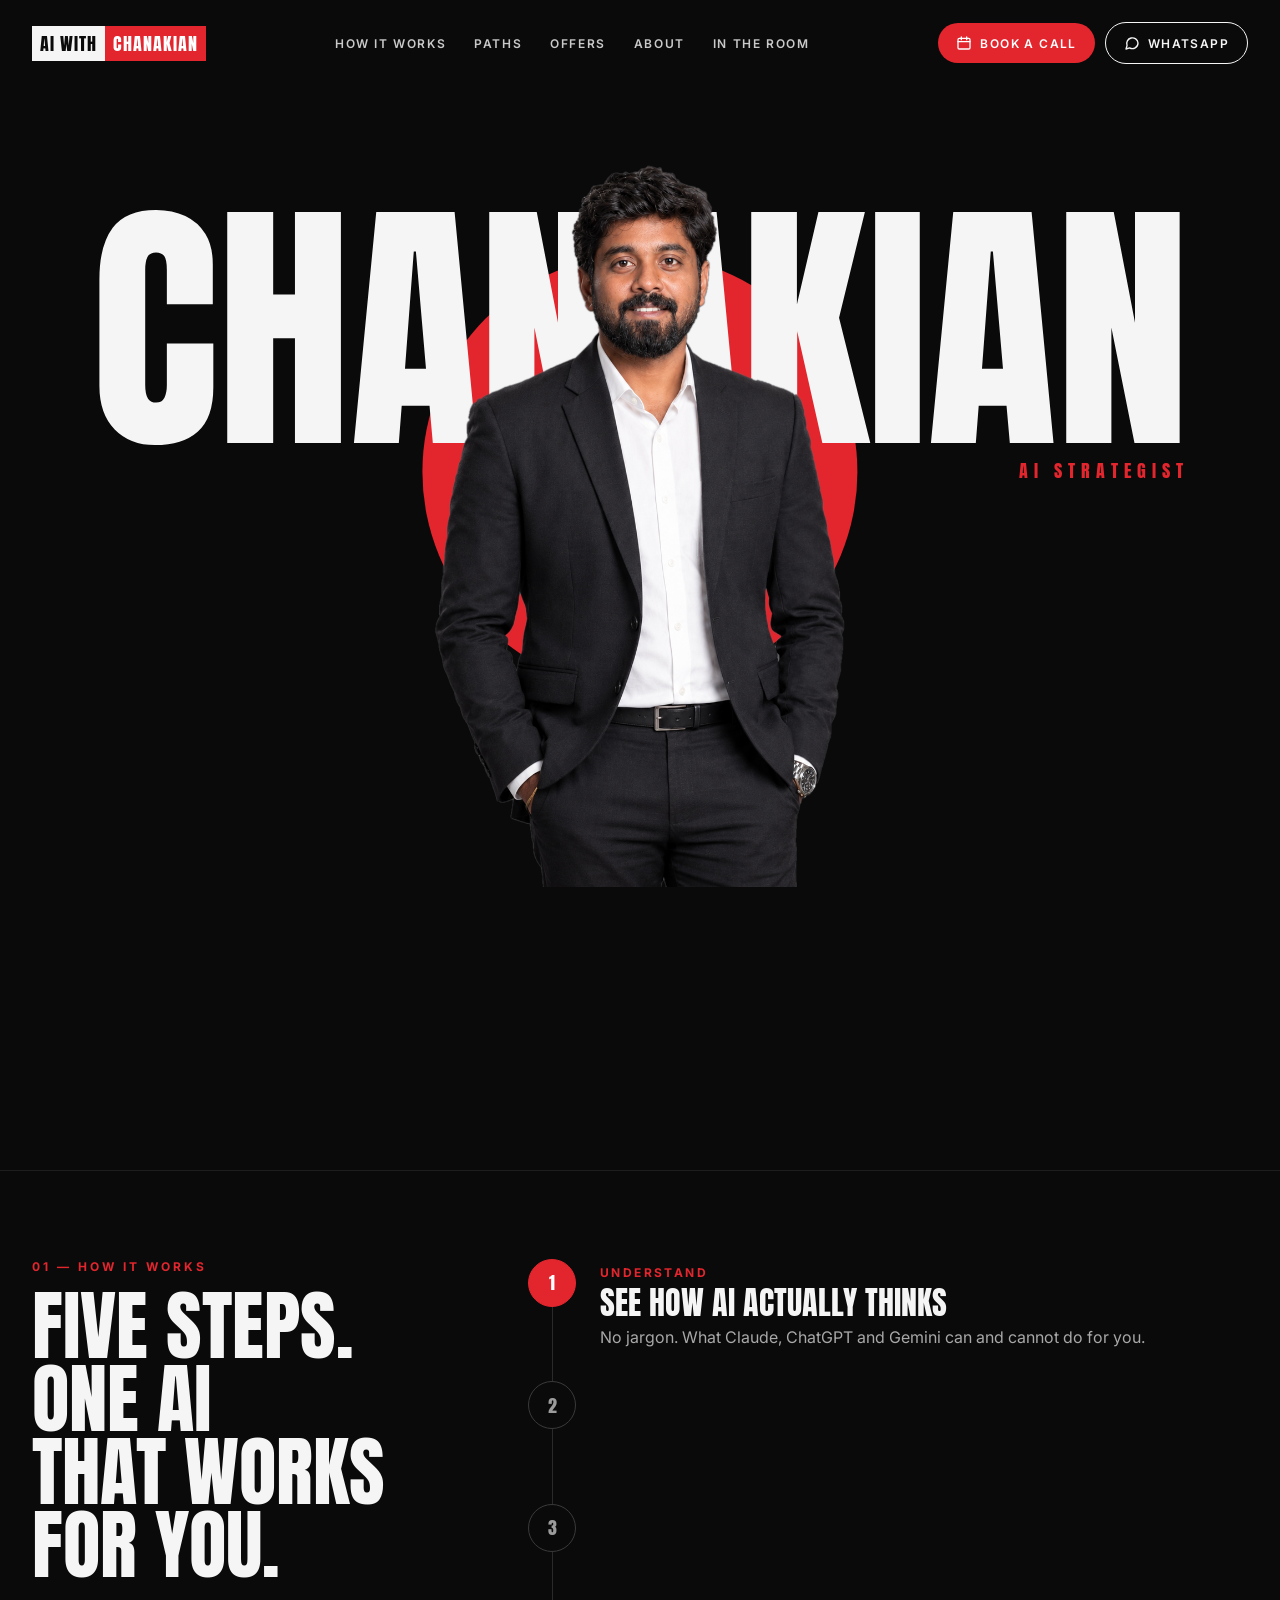
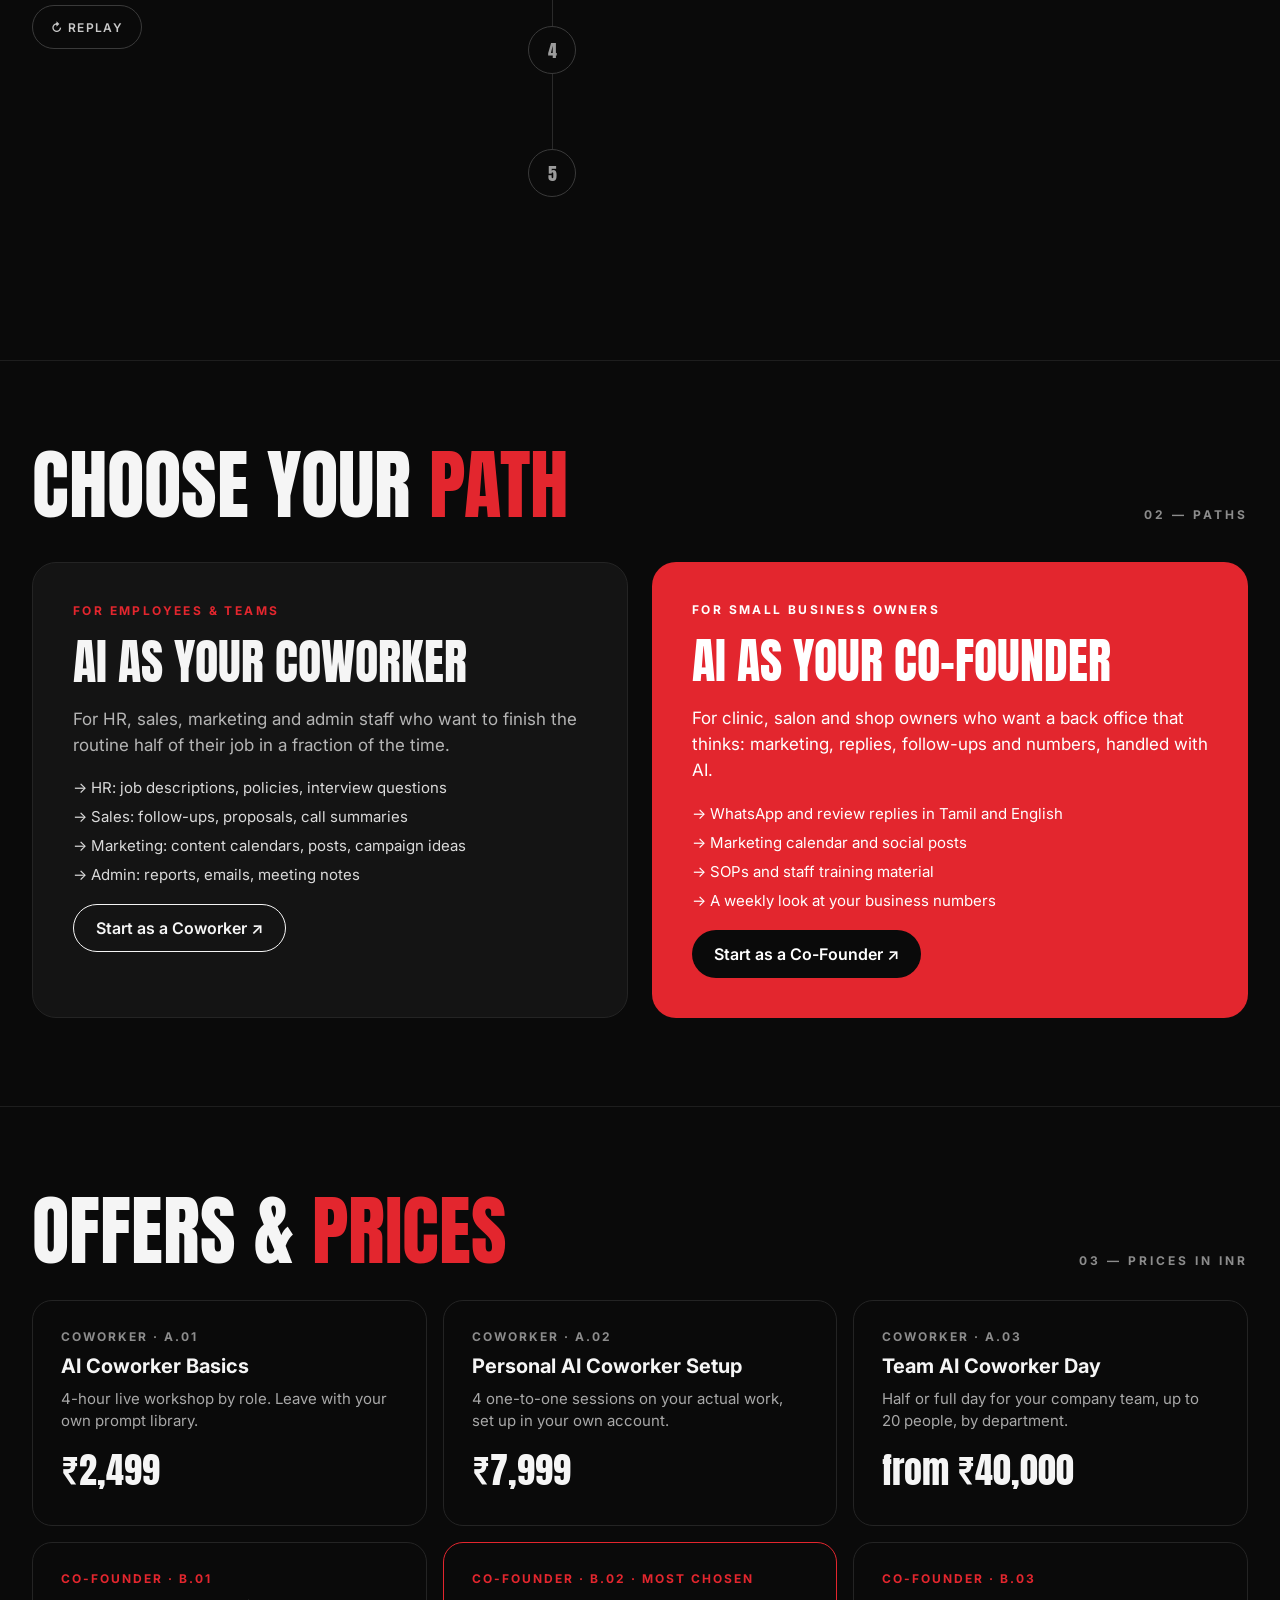
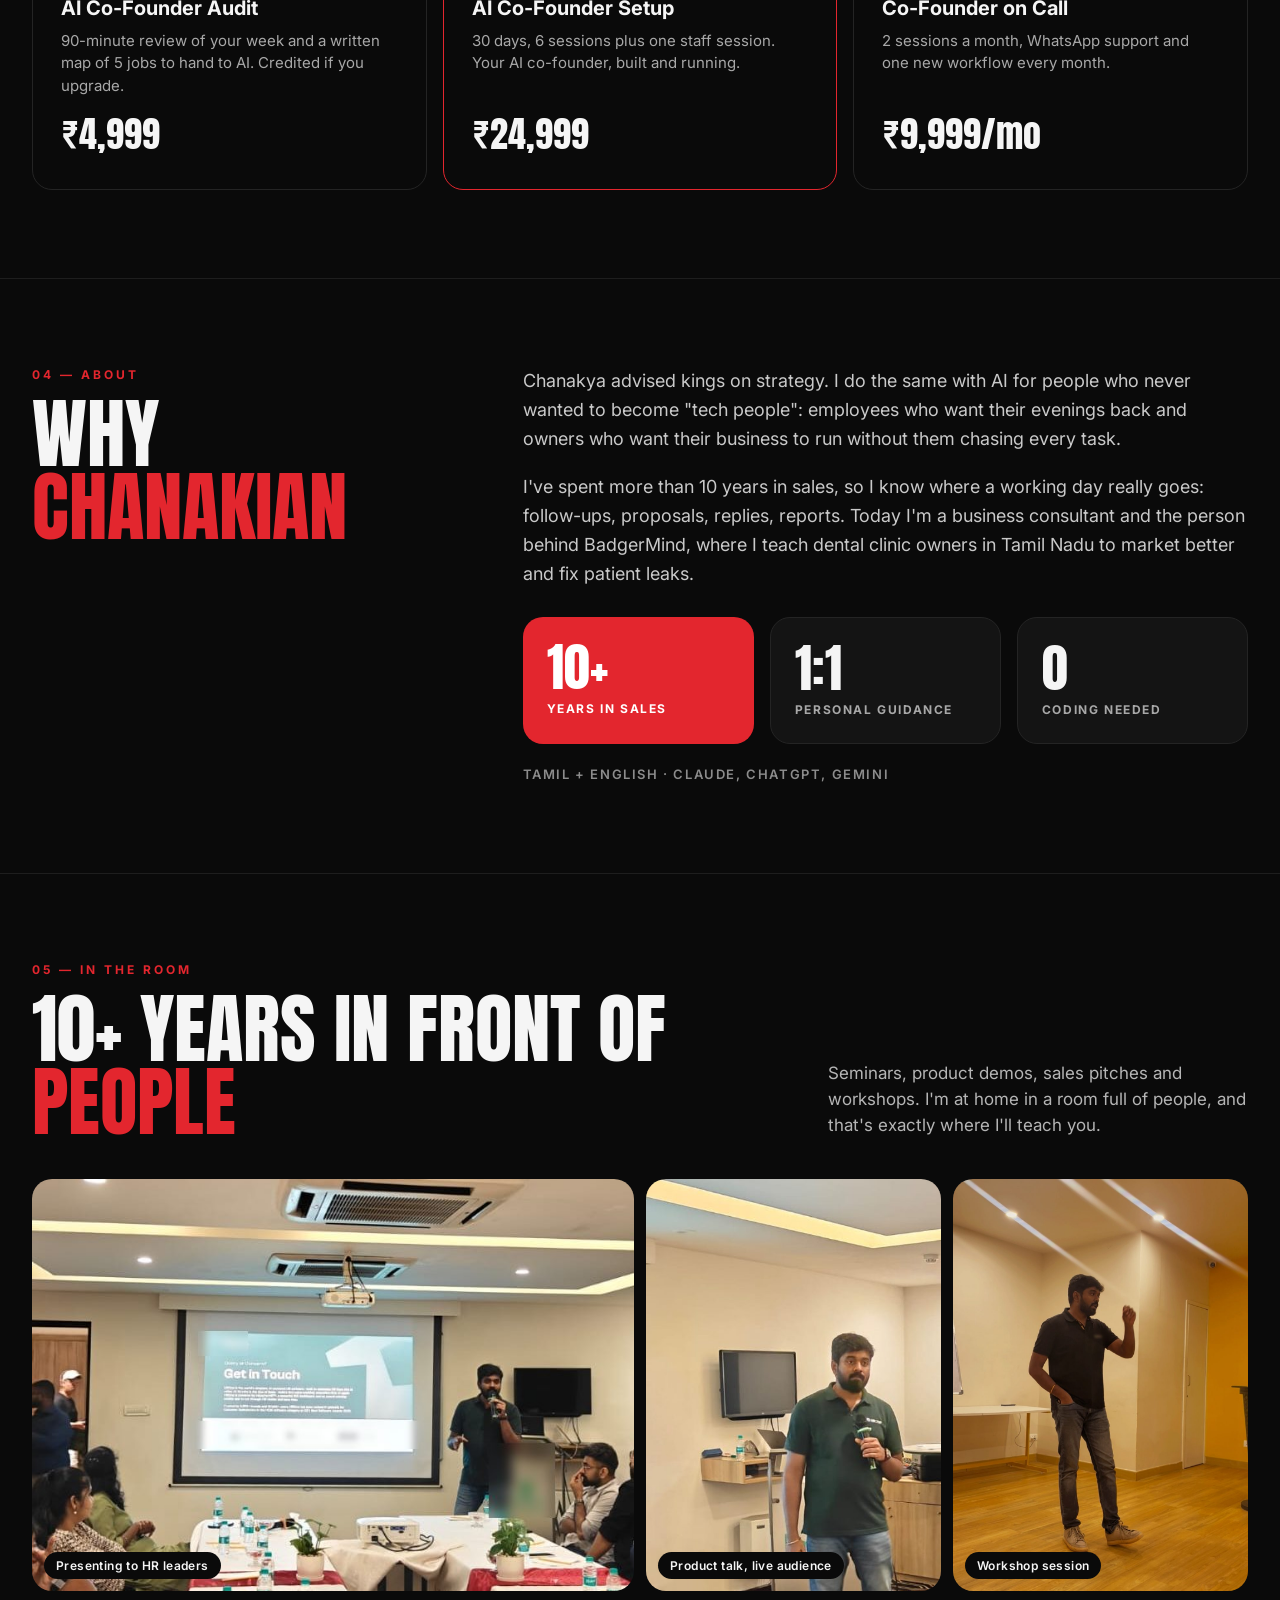
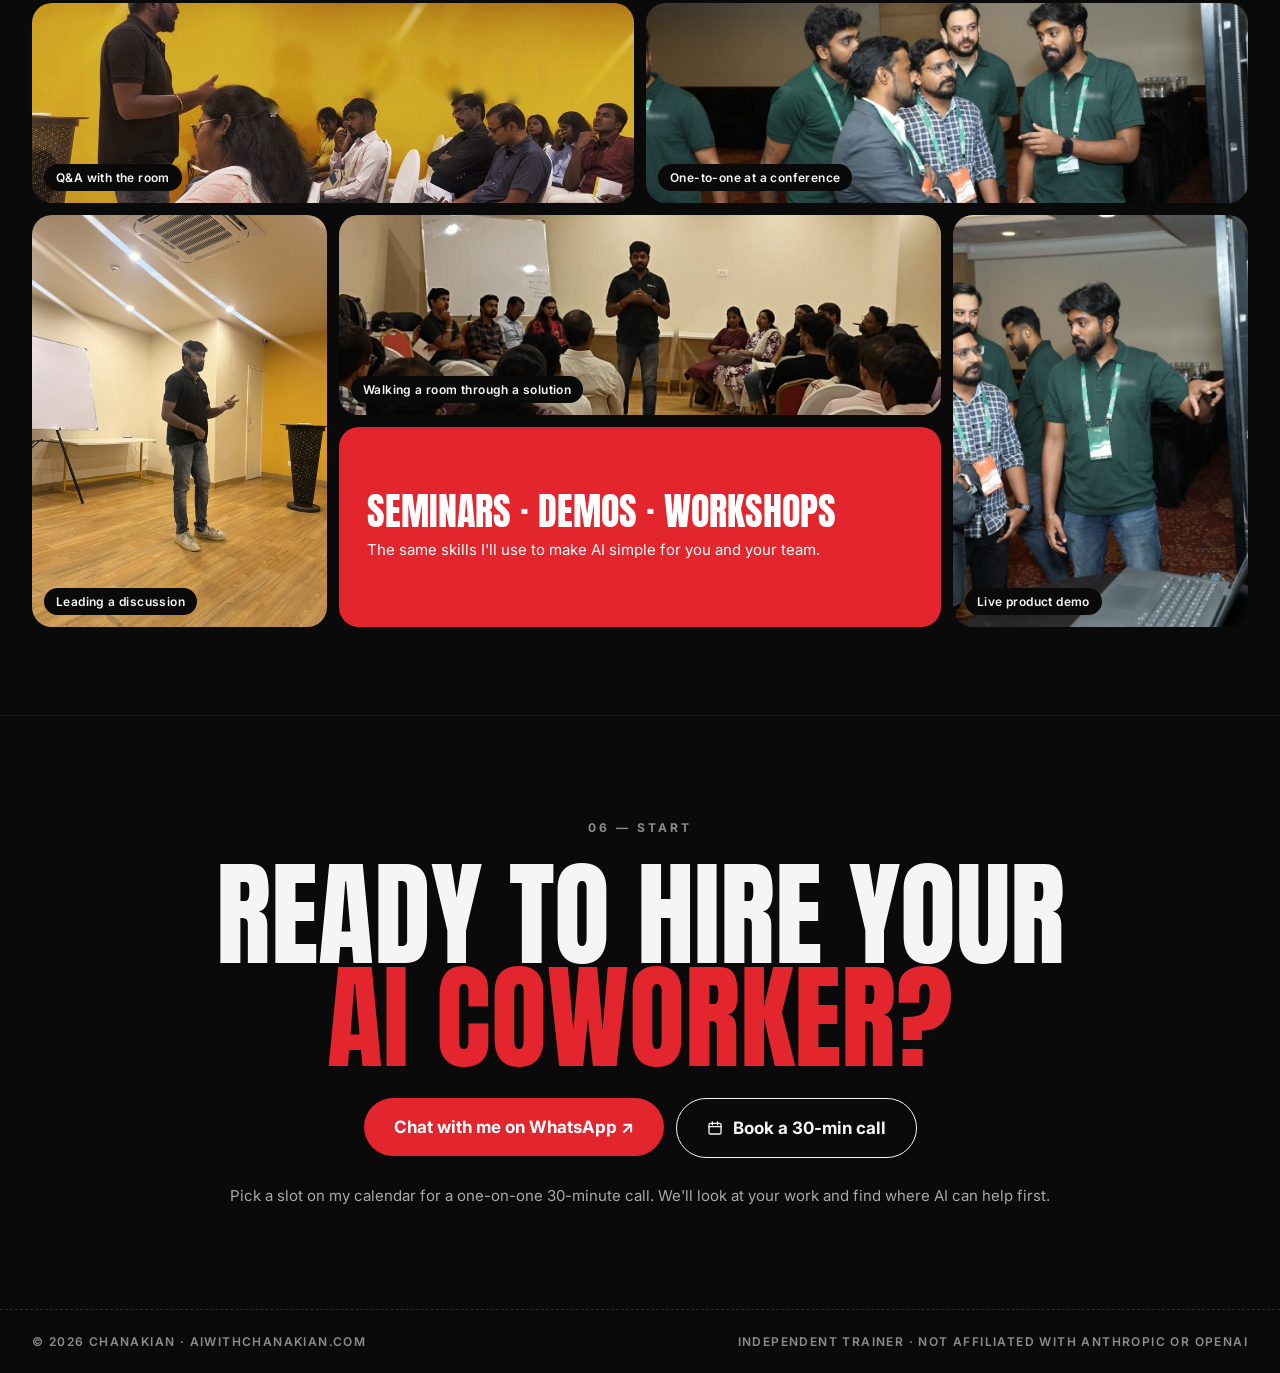
==== commit 407038ff: "Remove floating Chat on WhatsApp button" ====
--- a/index.html
+++ b/index.html
@@ -259,7 +259,6 @@
 </footer>
 
 </div>
-<a href="https://wa.me/918056327917?text=Hi%20Chanakian%21%20I%20visited%20your%20website%20and%20I%27d%20like%20to%20know%20how%20AI%20can%20help%20me%20in%20my%20work.%20Can%20we%20talk%3F" target="_blank" rel="noopener" aria-label="Chat with Chanakian on WhatsApp" style="position: fixed; right: 20px; bottom: 20px; z-index: 50; display: inline-flex; align-items: center; gap: 10px; height: 56px; padding: 0 20px 0 16px; border-radius: 999px; background: #25D366; color: #0A0A0A; font-family: 'Inter', sans-serif; font-weight: 700; font-size: 15px; text-decoration: none; box-shadow: 0 8px 24px rgba(0,0,0,0.45)"><svg aria-hidden="true" width="24" height="24" viewBox="0 0 24 24" fill="none" stroke="currentColor" stroke-width="2" stroke-linecap="round" stroke-linejoin="round"><path d="M21 12a8.5 8.5 0 0 1-12.6 7.4L3 21l1.6-5.2A8.5 8.5 0 1 1 21 12z"></path><path d="M9 9.5c.3 2 2.3 4.2 4.5 4.8l1.2-1.2 1.8.8-.4 1.6c-3.4.4-7.6-3.6-7.4-7l1.6-.4.8 1.8z"></path></svg>Chat on WhatsApp</a>
 <script>
 (function () {
   var reduce = window.matchMedia('(prefers-reduced-motion: reduce)').matches;
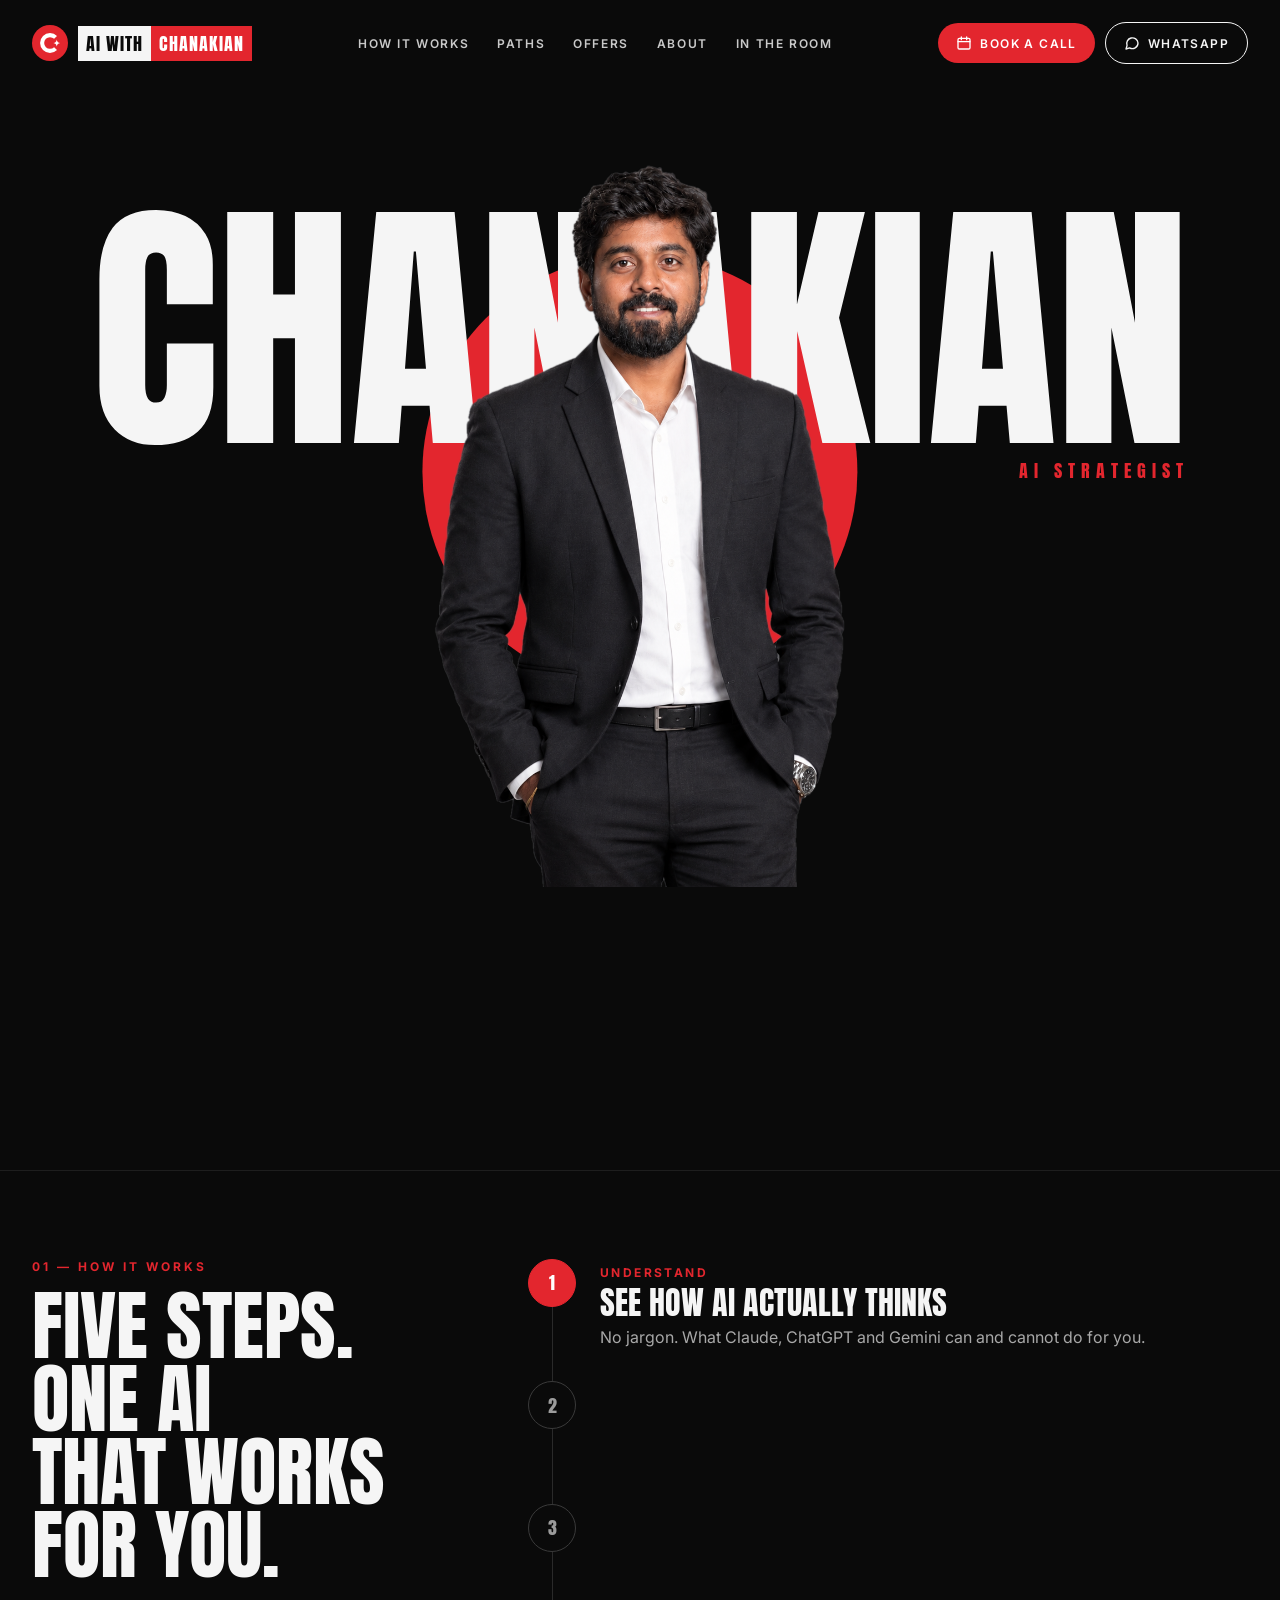
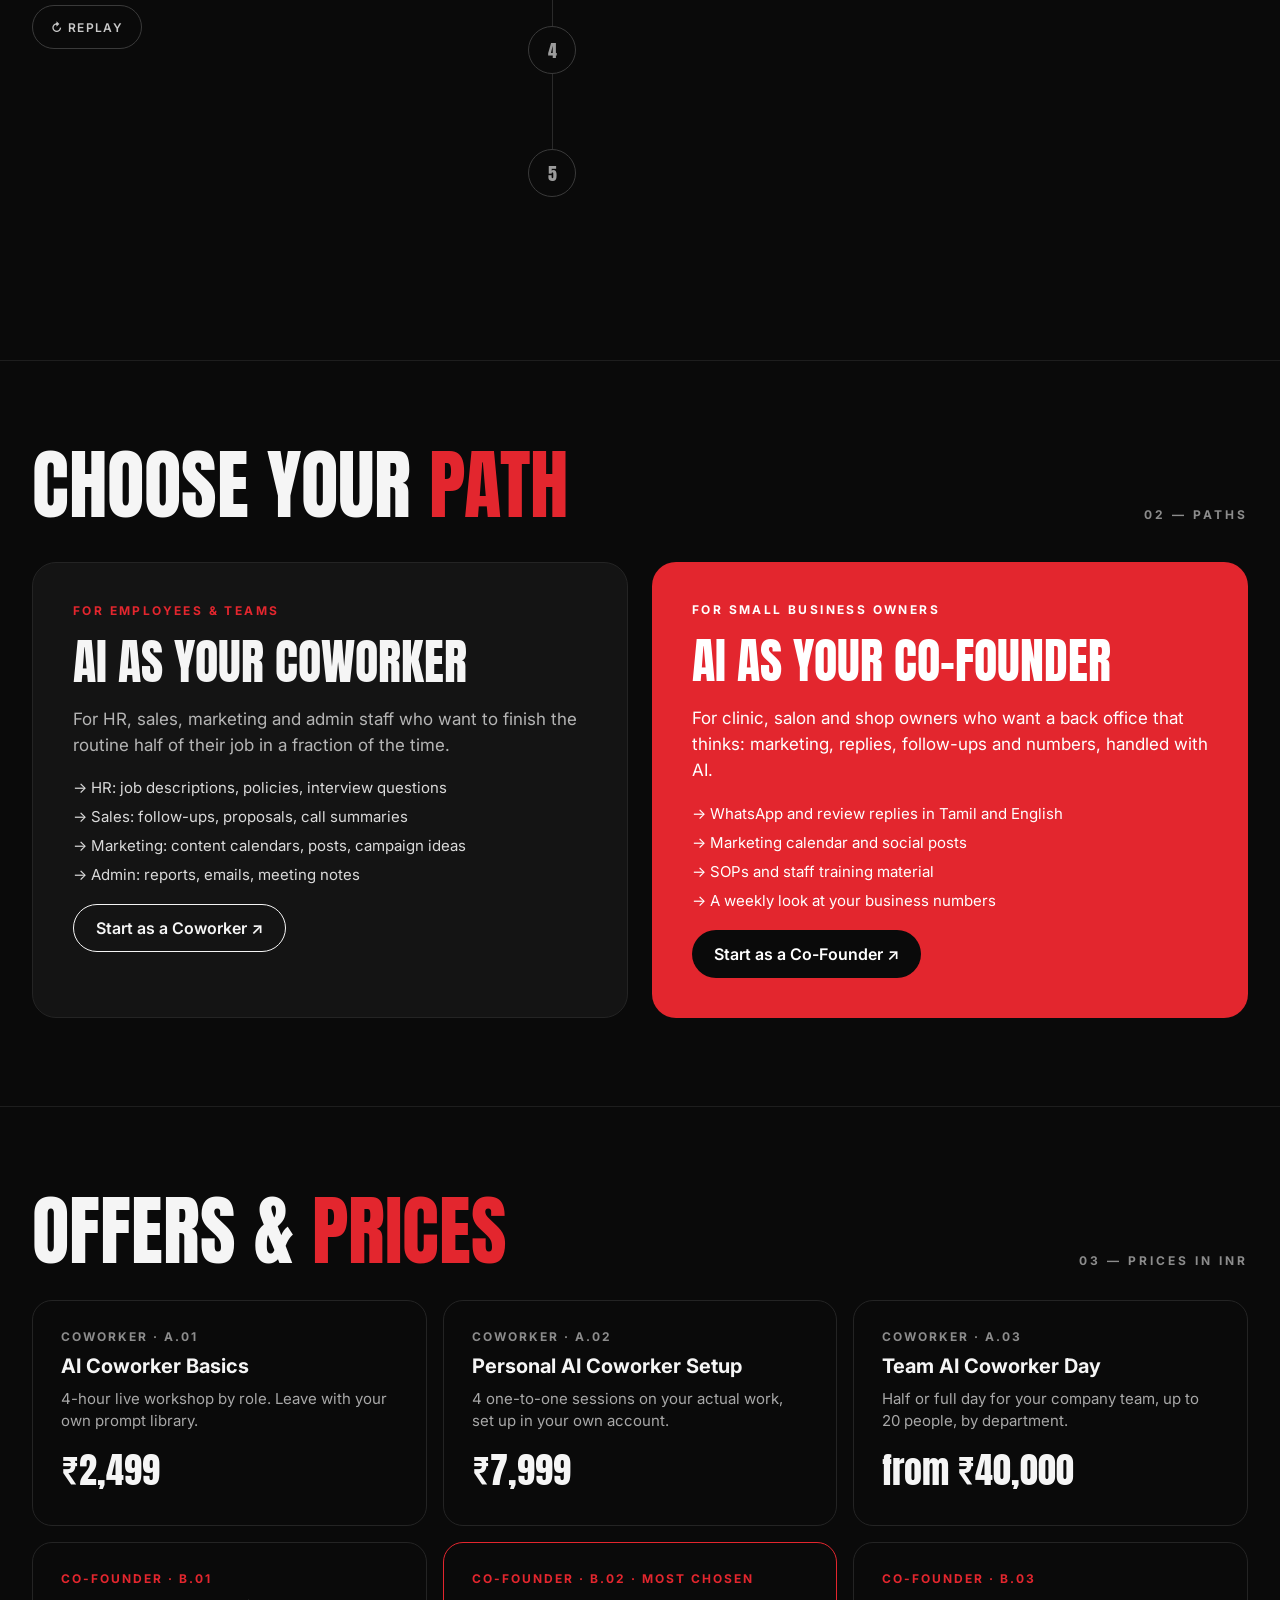
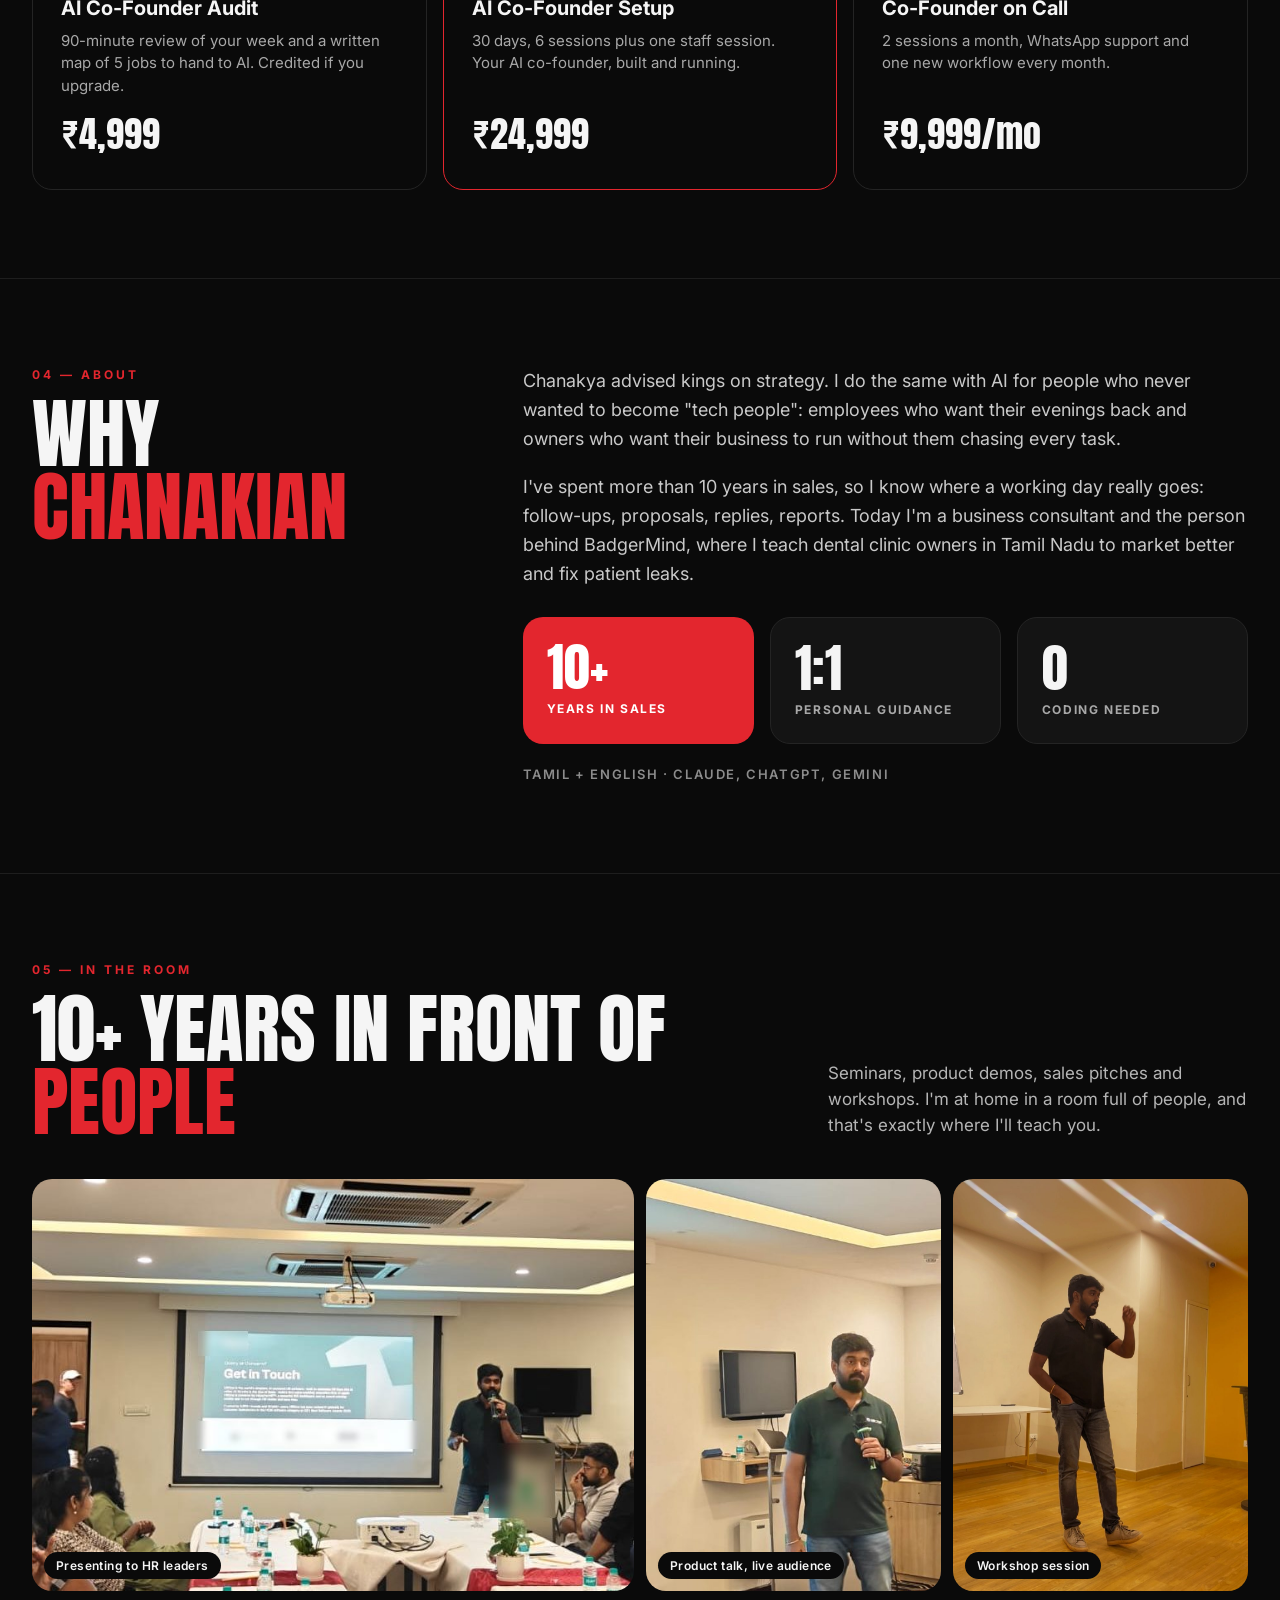
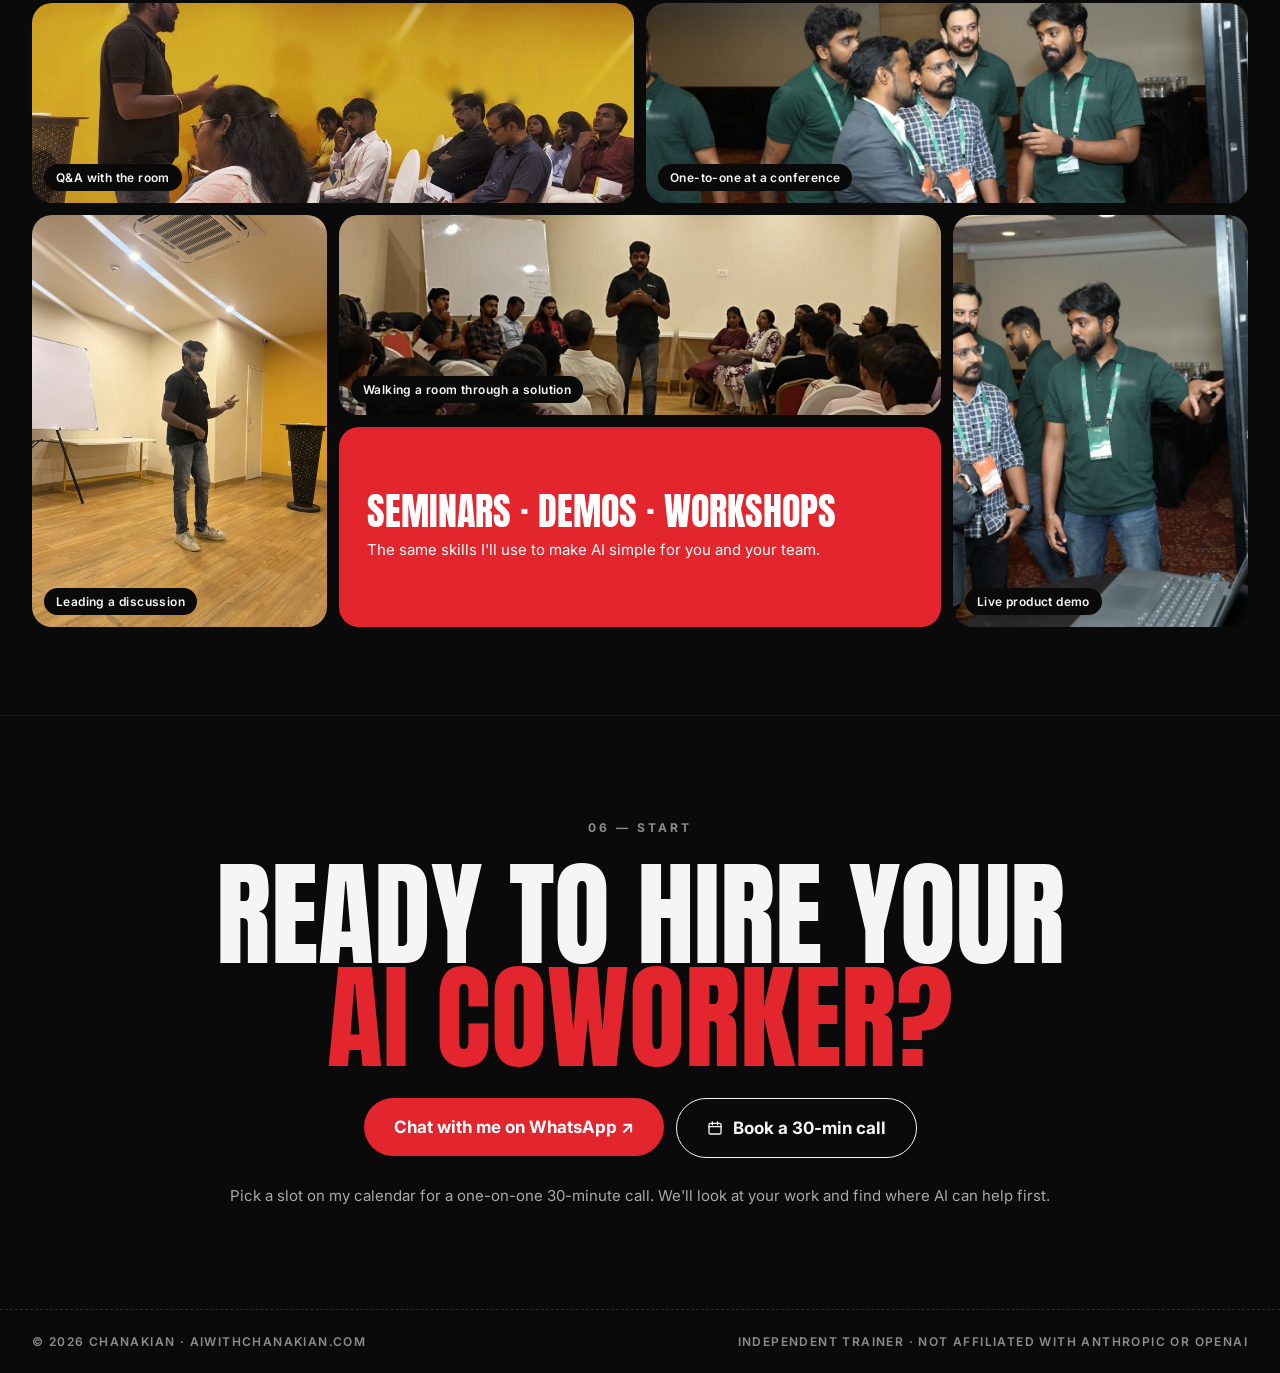
==== commit 8962078f: "Add logo mark to header and favicon" ====
--- a/index.html
+++ b/index.html
@@ -9,6 +9,7 @@
 <meta property="og:description" content="Make AI your Coworker. Make AI your Co-Founder. One-to-one AI guidance for non-tech people, in Tamil and English.">
 <meta property="og:image" content="chanakian.png">
 <meta name="theme-color" content="#0A0A0A">
+<link rel="icon" type="image/svg+xml" href="favicon.svg">
 <link rel="preconnect" href="https://fonts.googleapis.com">
 <link rel="preconnect" href="https://fonts.gstatic.com" crossorigin>
 <link href="https://fonts.googleapis.com/css2?family=Anton&family=Inter:wght@400;500;600;700&display=swap" rel="stylesheet">
@@ -18,7 +19,8 @@
 <div style="min-height: 100vh; background: #0A0A0A; color: #F5F5F5; font-family: 'Inter', system-ui, sans-serif">
 
 <header style="max-width: 1360px; margin: 0 auto; padding: 22px 32px; display: flex; flex-wrap: wrap; align-items: center; justify-content: space-between; gap: 16px">
-<a href="#home" style="display: inline-flex; align-items: center; gap: 0; text-decoration: none; font-family: 'Anton', sans-serif; font-size: 18px; letter-spacing: 1px">
+<a href="#home" aria-label="AI with Chanakian home" style="display: inline-flex; align-items: center; gap: 0; text-decoration: none; font-family: 'Anton', sans-serif; font-size: 18px; letter-spacing: 1px">
+<svg aria-hidden="true" width="36" height="36" viewBox="0 0 512 512" style="margin-right: 10px; flex: none"><circle cx="256" cy="256" r="256" fill="#E3262E"/><path d="M335.2 176.8 A112 112 0 1 0 335.2 335.2" fill="none" stroke="#FFFFFF" stroke-width="58"/><path d="M352 206 Q358 250 400 256 Q358 262 352 306 Q346 262 304 256 Q346 250 352 206 Z" fill="#FFFFFF"/></svg>
 <span style="background: #F5F5F5; color: #0A0A0A; padding: 4px 8px">AI WITH</span>
 <span style="background: #E3262E; color: #FFFFFF; padding: 4px 8px">CHANAKIAN</span>
 </a>
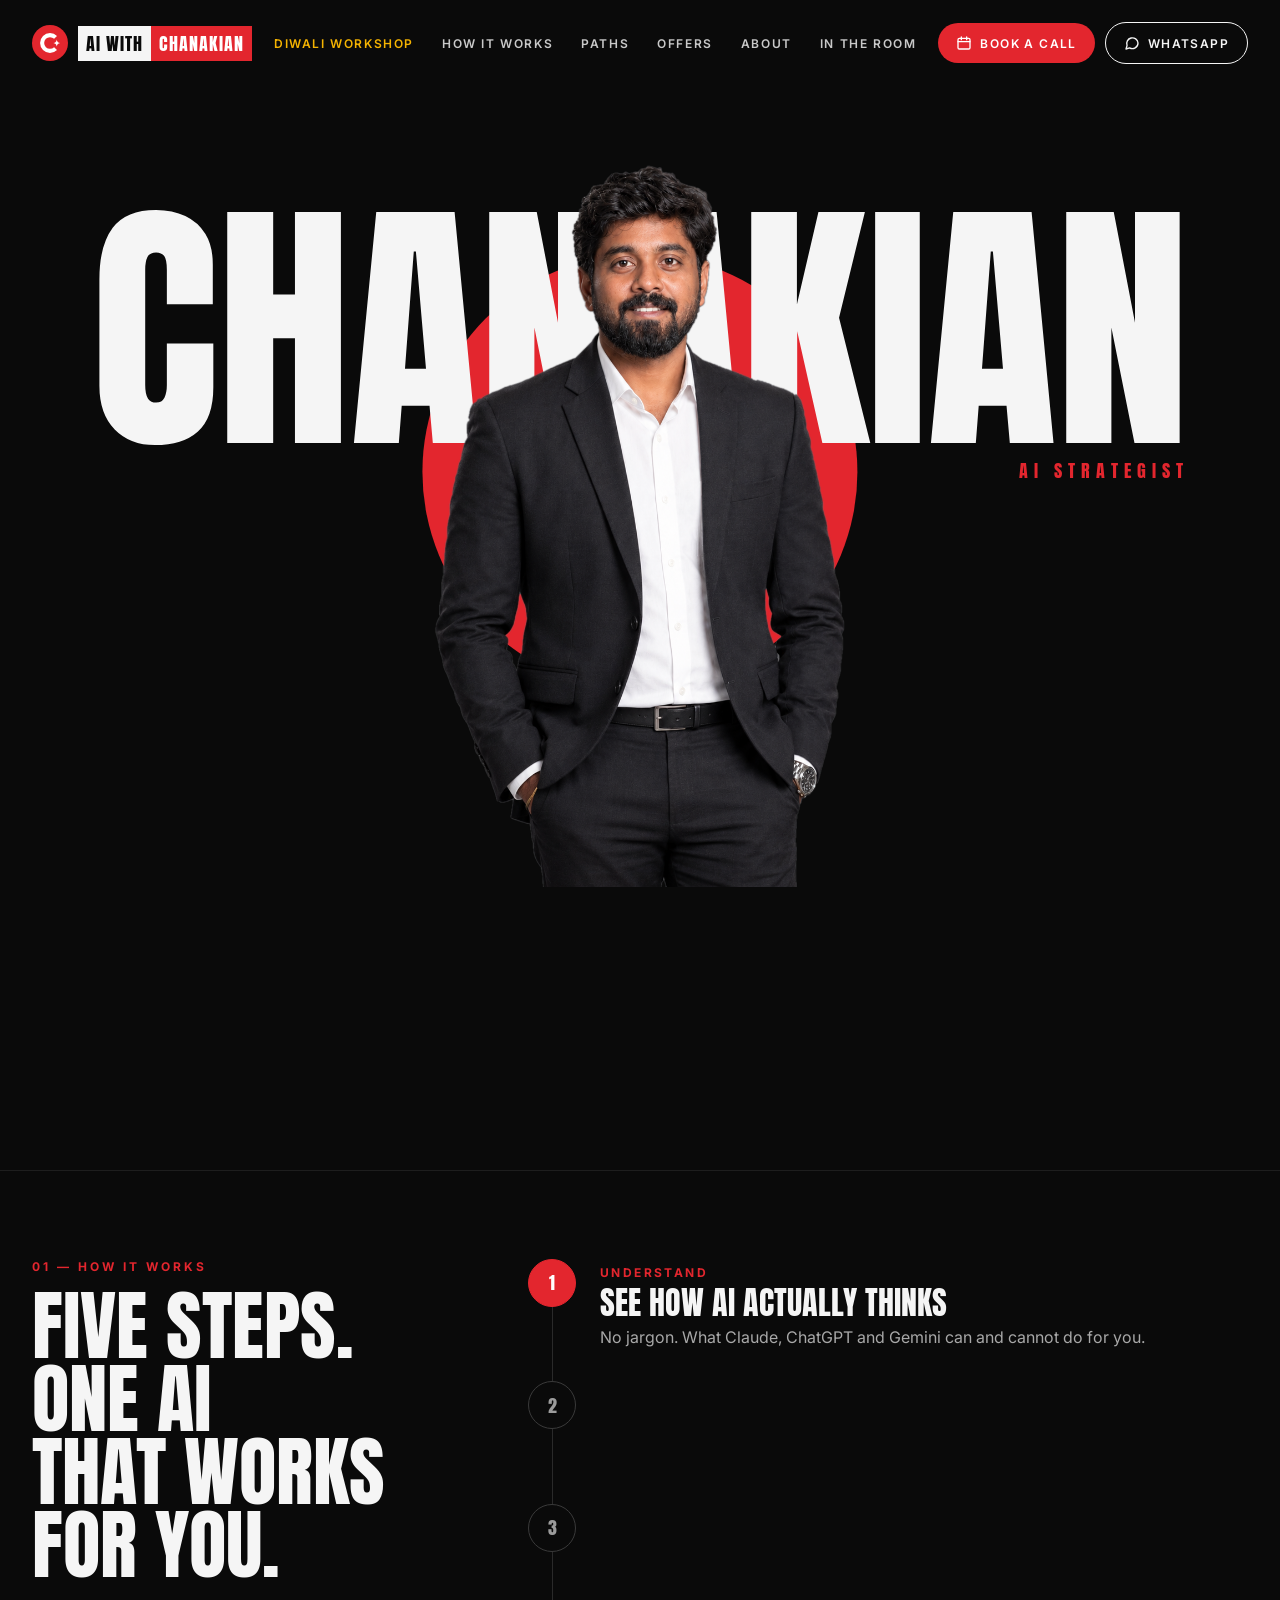
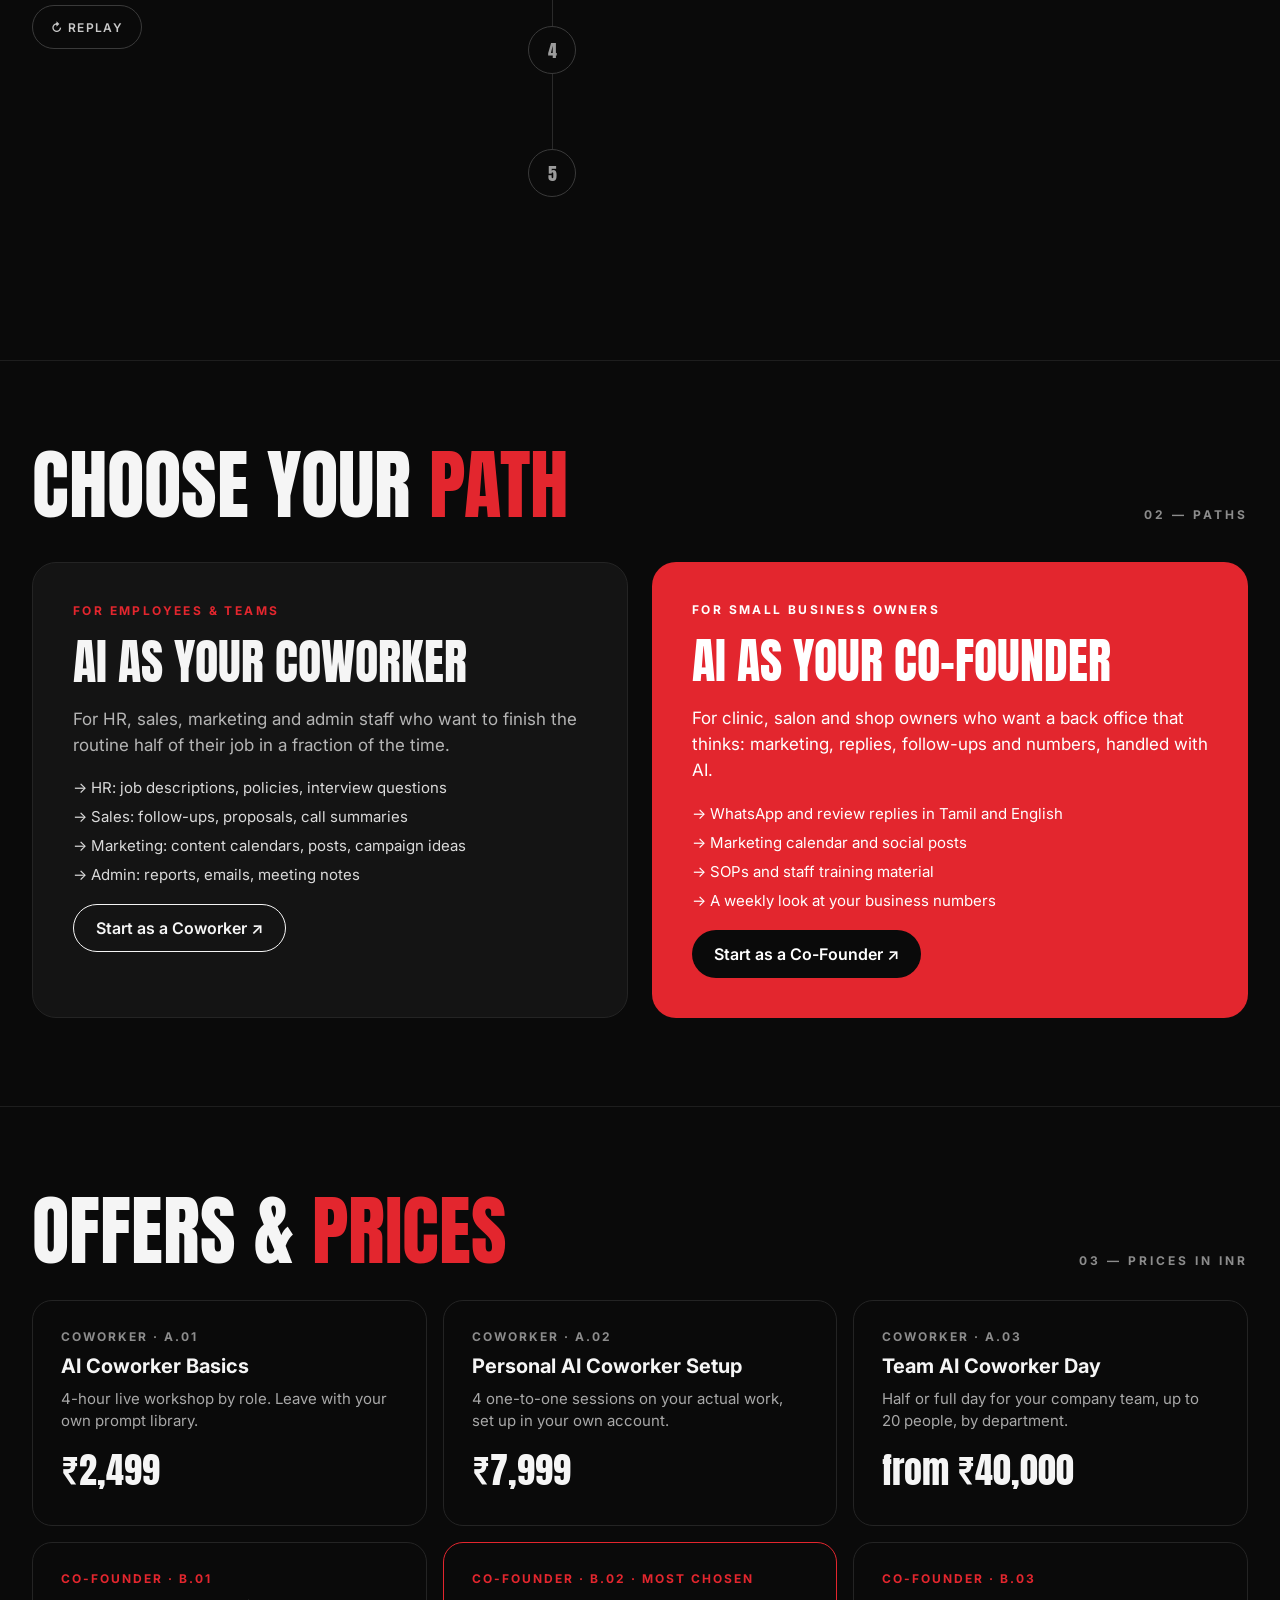
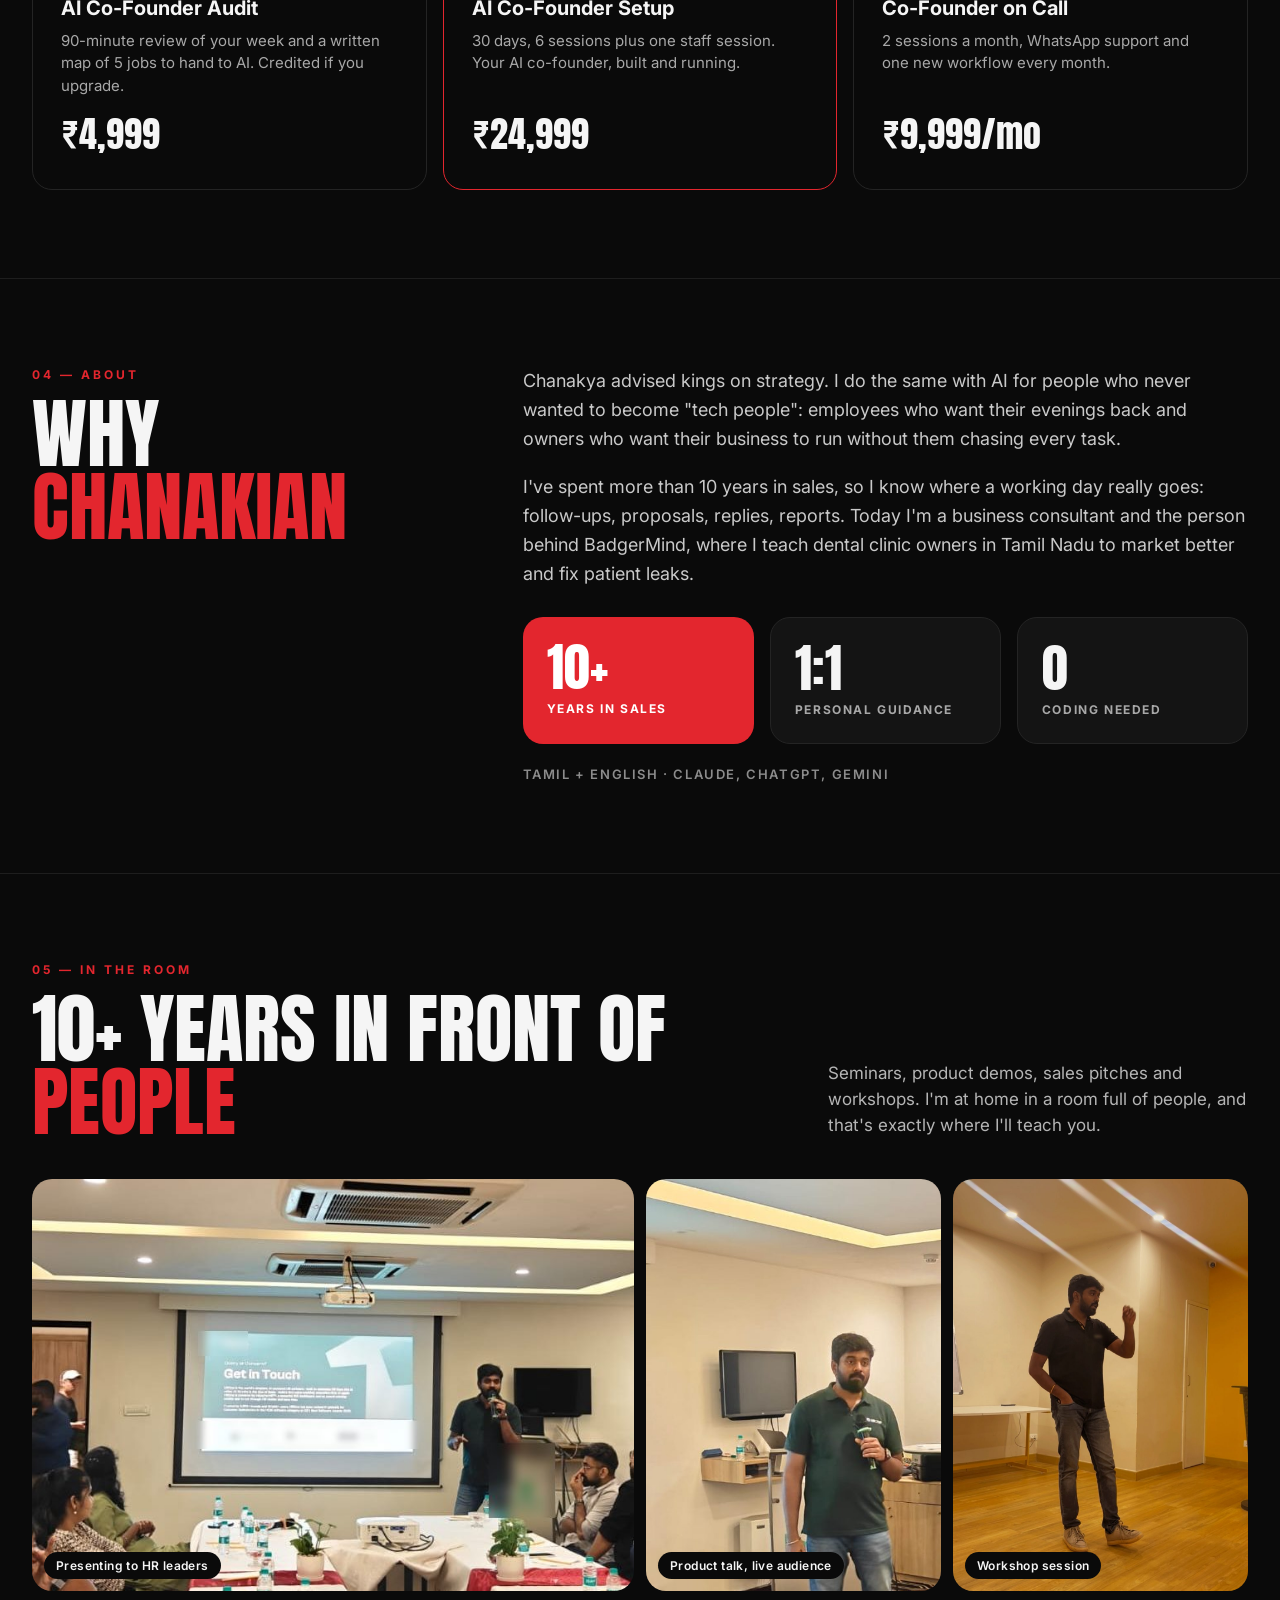
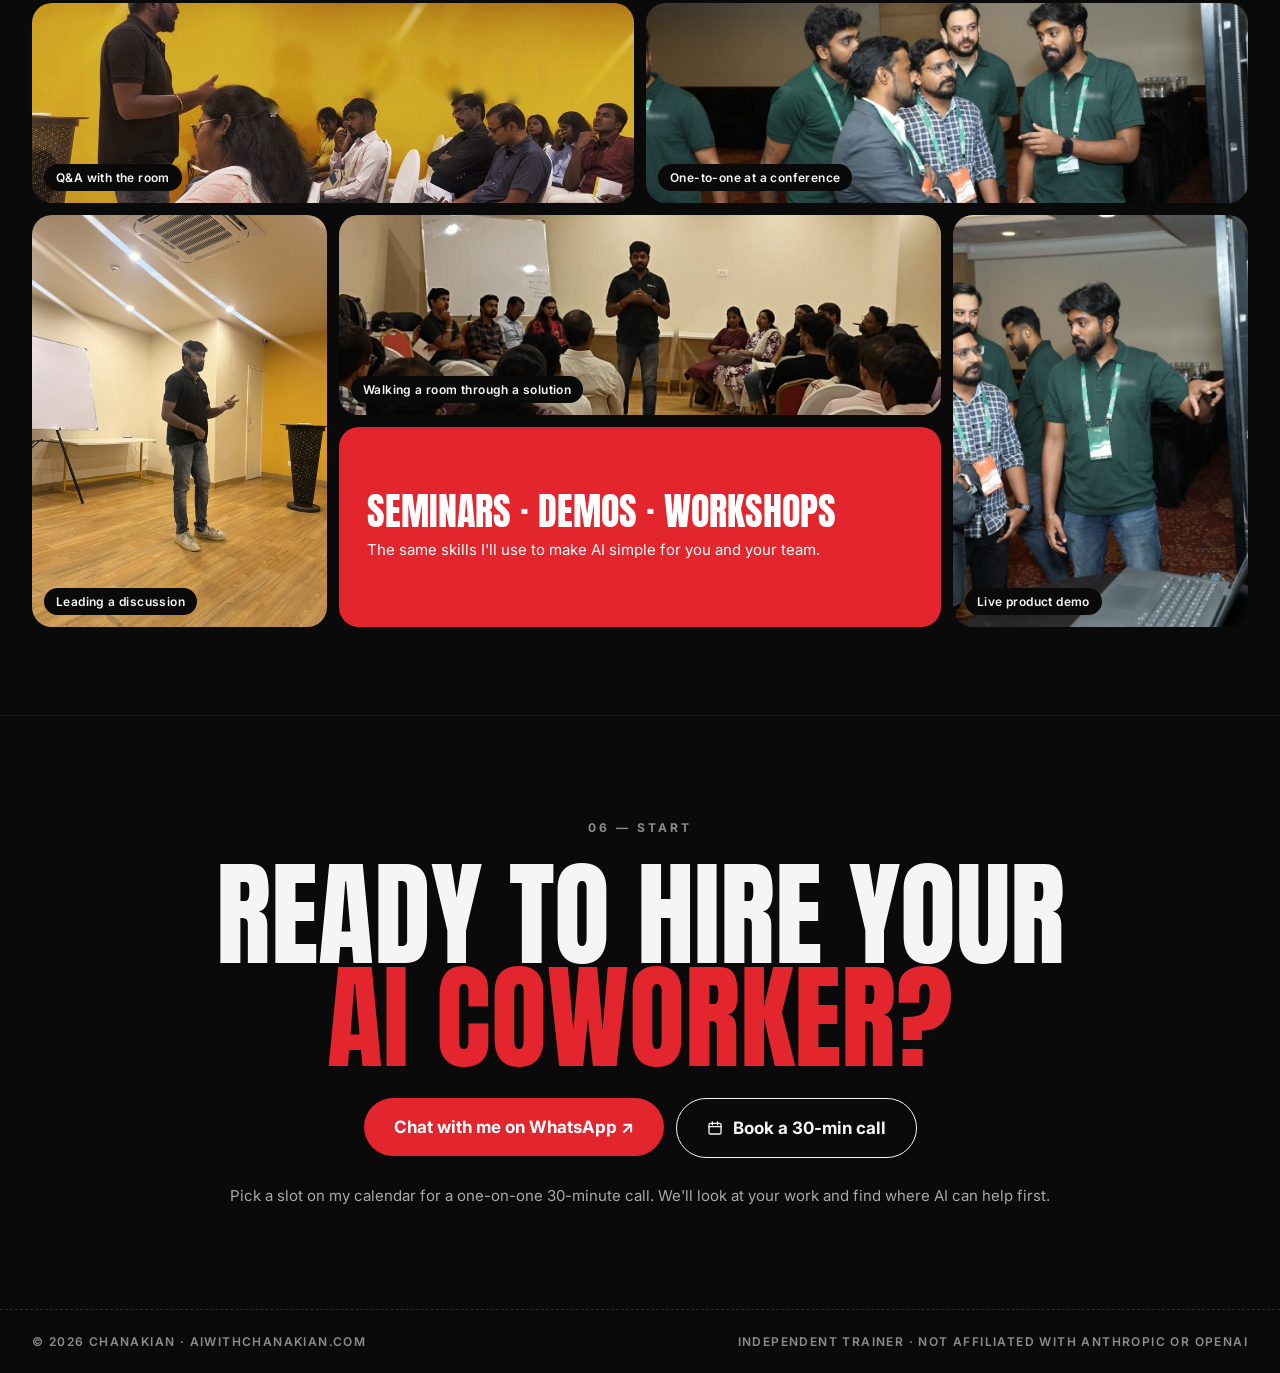
==== commit f70852a4: "x" ====
--- a/index.html
+++ b/index.html
@@ -16,6 +16,93 @@
 <link rel="stylesheet" href="styles.css?v=6">
 </head>
 <body>
+<!-- Diwali workshop promo: announcement bar + pop-up -->
+<style>
+.dw-bar{display:flex;flex-wrap:wrap;align-items:center;justify-content:center;gap:8px 14px;padding:10px 16px;background:#F5B301;color:#0A0A0A;font:600 13px 'Inter',sans-serif;text-align:center;text-decoration:none;letter-spacing:.3px}
+.dw-bar b{font-family:'Anton',sans-serif;font-weight:400;font-size:15px;letter-spacing:1px}
+.dw-bar span.go{background:#0A0A0A;color:#F5B301;border-radius:999px;padding:5px 12px;font-weight:700}
+.dw-pop{width:min(560px,calc(100vw - 28px));padding:0;border:1px solid #3A2E10;border-radius:26px;background:#0F0D08;color:#F5F5F5;box-shadow:0 30px 90px rgba(0,0,0,.7);overflow:hidden}
+.dw-pop::backdrop{background:rgba(5,5,5,.8);backdrop-filter:blur(4px)}
+.dw-pop[open]{animation:dwIn .45s cubic-bezier(.2,.7,.2,1)}
+@keyframes dwIn{from{opacity:0;transform:translateY(30px) scale(.97)}to{opacity:1;transform:none}}
+.dw-lights{display:flex;justify-content:space-between;padding:10px 14px 0;height:28px}
+.dw-lights i{width:8px;height:12px;border-radius:50%;background:#F5B301;box-shadow:0 0 9px 2px rgba(245,179,1,.7);animation:dwTw 1.8s ease-in-out infinite}
+.dw-lights i:nth-child(3n){background:#E3262E;box-shadow:0 0 9px 2px rgba(227,38,46,.7);animation-delay:.6s}
+.dw-lights i:nth-child(3n+1){background:#FF8A1F;box-shadow:0 0 9px 2px rgba(255,138,31,.7);animation-delay:1.2s}
+.dw-lights i:nth-child(even){margin-top:6px}
+@keyframes dwTw{50%{opacity:.3}}
+.dw-body{padding:14px 30px 30px;display:flex;flex-direction:column;gap:16px;font-family:'Inter',sans-serif}
+.dw-top{display:flex;justify-content:space-between;align-items:flex-start;gap:12px}
+.dw-close{flex:none;width:44px;height:44px;border-radius:22px;border:1px solid #3A3A3A;background:none;color:#F5F5F5;font-size:16px;cursor:pointer}
+.dw-kick{font-size:12px;font-weight:700;letter-spacing:3px;color:#F5B301}
+.dw-title{margin:6px 0 0;font-family:'Anton',sans-serif;font-weight:400;font-size:clamp(36px,8vw,52px);line-height:.95}
+.dw-title em{font-style:normal;color:#F5B301}
+.dw-sub{margin:0;font-size:15px;line-height:1.55;color:#CFCFCF}
+.dw-chips{display:flex;flex-wrap:wrap;gap:8px}
+.dw-chips span{padding:7px 12px;border-radius:999px;border:1px solid #3A3A3A;font-size:12px;font-weight:600}
+.dw-chips span.hot{background:#E3262E;border-color:#E3262E}
+.dw-count{display:flex;gap:8px}
+.dw-count div{flex:1;padding:10px 6px;border-radius:14px;background:#1A160C;border:1px solid #2E2612;text-align:center}
+.dw-count strong{display:block;font-family:'Anton',sans-serif;font-weight:400;font-size:28px;line-height:1}
+.dw-count small{font-size:10px;font-weight:700;letter-spacing:1.4px;color:#B5B5B5}
+.dw-actions{display:flex;flex-wrap:wrap;align-items:center;gap:12px}
+.dw-cta{display:inline-flex;align-items:center;height:54px;padding:0 26px;border-radius:999px;background:#F5B301;color:#0A0A0A;font-weight:700;font-size:16px;text-decoration:none}
+.dw-later{background:none;border:none;color:#B5B5B5;font:600 14px 'Inter',sans-serif;cursor:pointer;text-decoration:underline;text-underline-offset:4px;min-height:44px}
+.dw-diya{width:48px;flex:none;filter:drop-shadow(0 0 16px rgba(255,170,30,.6))}
+.dw-photo{flex:none;width:104px;height:auto;border-radius:0 0 14px 14px;background:radial-gradient(circle at 50% 40%,rgba(255,138,31,.45),transparent 70%);filter:drop-shadow(0 10px 20px rgba(0,0,0,.5))}
+@media (max-width:480px){.dw-photo{width:80px}.dw-diya{display:none}.dw-body{padding:10px 20px 22px;gap:12px}.dw-title{font-size:34px}}
+.dw-pop{max-height:calc(100dvh - 24px);overflow-y:auto}
+.dw-diya .fl{transform-origin:60px 58px;animation:dwFl 1.4s ease-in-out infinite}
+@keyframes dwFl{0%,100%{transform:scale(1) rotate(-2deg)}50%{transform:scale(1.08,.94) rotate(3deg)}}
+@media (prefers-reduced-motion:reduce){.dw-pop[open],.dw-lights i,.dw-diya .fl{animation:none}}
+</style>
+<a class="dw-bar" id="dw-bar" href="diwali.html"><b>DIWALI SPECIAL</b> AI Co-Founder Workshop · Fri 6 Nov, 8–9 PM · ₹299 · Only 10 seats <span class="go">Reserve →</span></a>
+<dialog class="dw-pop" id="dw-pop" aria-labelledby="dw-title">
+<div class="dw-lights" aria-hidden="true"><i></i><i></i><i></i><i></i><i></i><i></i><i></i><i></i><i></i><i></i><i></i><i></i><i></i><i></i><i></i><i></i><i></i><i></i></div>
+<div class="dw-body">
+<div class="dw-top">
+<div>
+<span class="dw-kick">DIWALI SPECIAL · LIVE ON ZOOM</span>
+<h2 class="dw-title" id="dw-title">NEED A <em>CO-FOUNDER</em> FOR YOUR BUSINESS?</h2>
+</div>
+<button type="button" class="dw-close" id="dw-close" aria-label="Close">✕</button>
+</div>
+<div style="display:flex;gap:16px;align-items:flex-end">
+<img class="dw-photo" src="chanakian-diwali.webp" alt="Chanakian, workshop host" width="104" height="180">
+<div style="display:flex;flex-direction:column;gap:10px">
+<svg class="dw-diya" viewBox="0 0 120 110" aria-hidden="true"><g class="fl"><path d="M60 8 C72 26 74 40 60 58 C46 40 48 26 60 8 Z" fill="#FFC42E"/><path d="M60 26 C66 36 66 44 60 54 C54 44 54 36 60 26 Z" fill="#FFF3C4"/></g><path d="M8 66 Q60 58 112 66 Q104 100 60 102 Q16 100 8 66 Z" fill="#E3262E"/><path d="M8 66 Q60 74 112 66" fill="none" stroke="#F5B301" stroke-width="5"/></svg>
+<p class="dw-sub"><b>No salary. No leave. Works 24/7.</b> In 1 live hour, set up an AI Co-Founder that drafts your posts, analyses your sales, finds cost leakage and builds simple dashboards. For small business owners, in Tamil and English. No coding needed.</p>
+</div>
+</div>
+<div class="dw-chips"><span>FRI, 6 NOV</span><span>8–9 PM IST</span><span>₹299</span><span class="hot">ONLY 10 SEATS</span></div>
+<div class="dw-count" role="timer" aria-label="Time left until the workshop"><div><strong id="dw-d">--</strong><small>DAYS</small></div><div><strong id="dw-h">--</strong><small>HRS</small></div><div><strong id="dw-m">--</strong><small>MINS</small></div><div><strong id="dw-s">--</strong><small>SECS</small></div></div>
+<div class="dw-actions"><a class="dw-cta" href="diwali.html">See details &amp; register →</a><button type="button" class="dw-later" id="dw-later">Maybe later</button></div>
+</div>
+</dialog>
+<script>
+(function () {
+  var START = new Date('2026-11-06T20:00:00+05:30');
+  var bar = document.getElementById('dw-bar'), pop = document.getElementById('dw-pop');
+  if (new Date() >= START) { bar.remove(); pop.remove(); return; }
+  function pad(x) { return (x < 10 ? '0' : '') + x; }
+  function tick() {
+    var s = Math.max(0, Math.floor((START - new Date()) / 1000));
+    document.getElementById('dw-d').textContent = pad(Math.floor(s / 86400));
+    document.getElementById('dw-h').textContent = pad(Math.floor(s % 86400 / 3600));
+    document.getElementById('dw-m').textContent = pad(Math.floor(s % 3600 / 60));
+    document.getElementById('dw-s').textContent = pad(s % 60);
+  }
+  tick(); setInterval(tick, 1000);
+  function close() { pop.close(); try { sessionStorage.setItem('dwSeen', '1'); } catch (e) {} }
+  document.getElementById('dw-close').addEventListener('click', close);
+  document.getElementById('dw-later').addEventListener('click', close);
+  pop.addEventListener('click', function (e) { if (e.target === pop) close(); });
+  var seen = false; try { seen = sessionStorage.getItem('dwSeen') === '1'; } catch (e) {}
+  if (!seen && pop.showModal) setTimeout(function () { if (!document.querySelector('dialog[open]')) pop.showModal(); }, 1500);
+})();
+</script>
+<!-- /Diwali workshop promo -->
+
 <div style="min-height: 100vh; background: #0A0A0A; color: #F5F5F5; font-family: 'Inter', system-ui, sans-serif">
 
 <header style="max-width: 1360px; margin: 0 auto; padding: 22px 32px; display: flex; flex-wrap: wrap; align-items: center; justify-content: space-between; gap: 16px">
@@ -25,6 +112,7 @@
 <span style="background: #E3262E; color: #FFFFFF; padding: 4px 8px">CHANAKIAN</span>
 </a>
 <nav aria-label="Sections" style="display: flex; flex-wrap: wrap; gap: 28px; font-size: 12px; font-weight: 600; letter-spacing: 1.6px">
+<a href="diwali.html" style="color: #F5B301; text-decoration: none">DIWALI WORKSHOP</a>
 <a href="#how" style="color: #C9C9C9; text-decoration: none">HOW IT WORKS</a>
 <a href="#paths" style="color: #C9C9C9; text-decoration: none">PATHS</a>
 <a href="#offers" style="color: #C9C9C9; text-decoration: none">OFFERS</a>
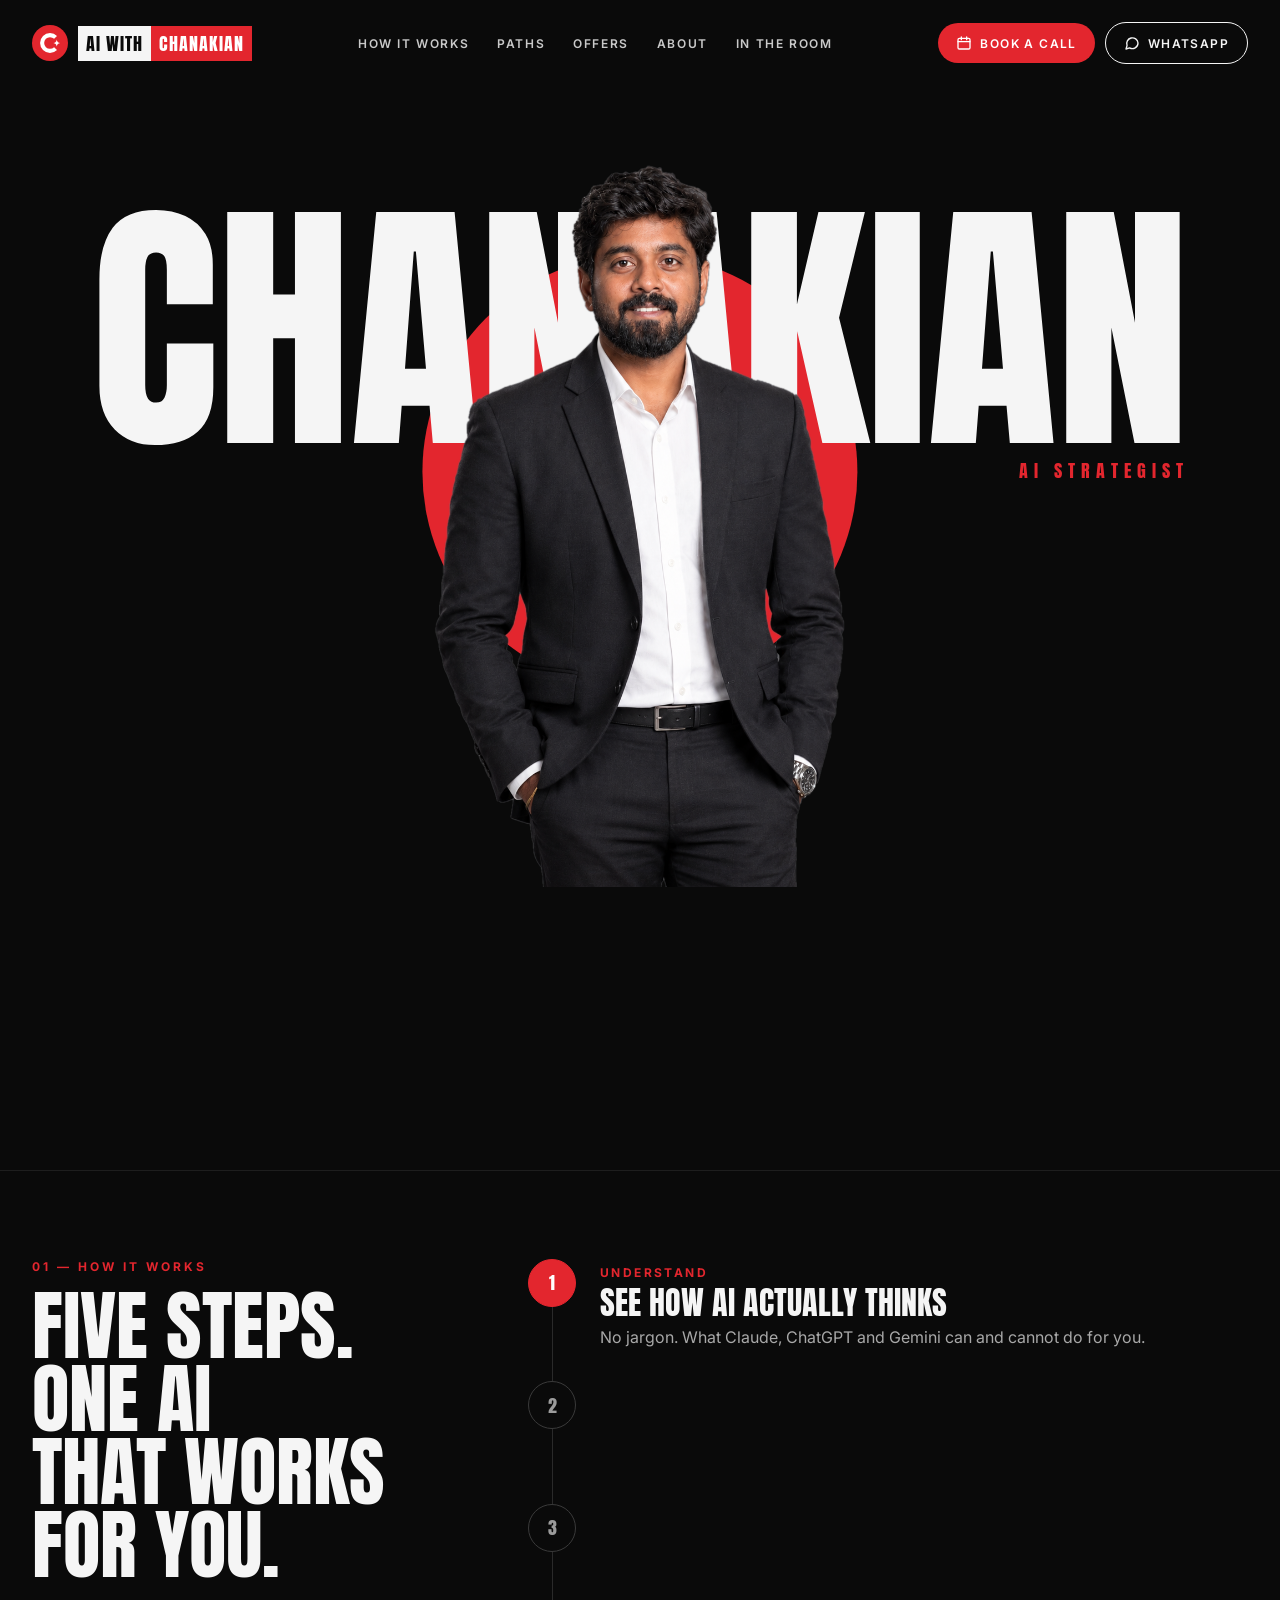
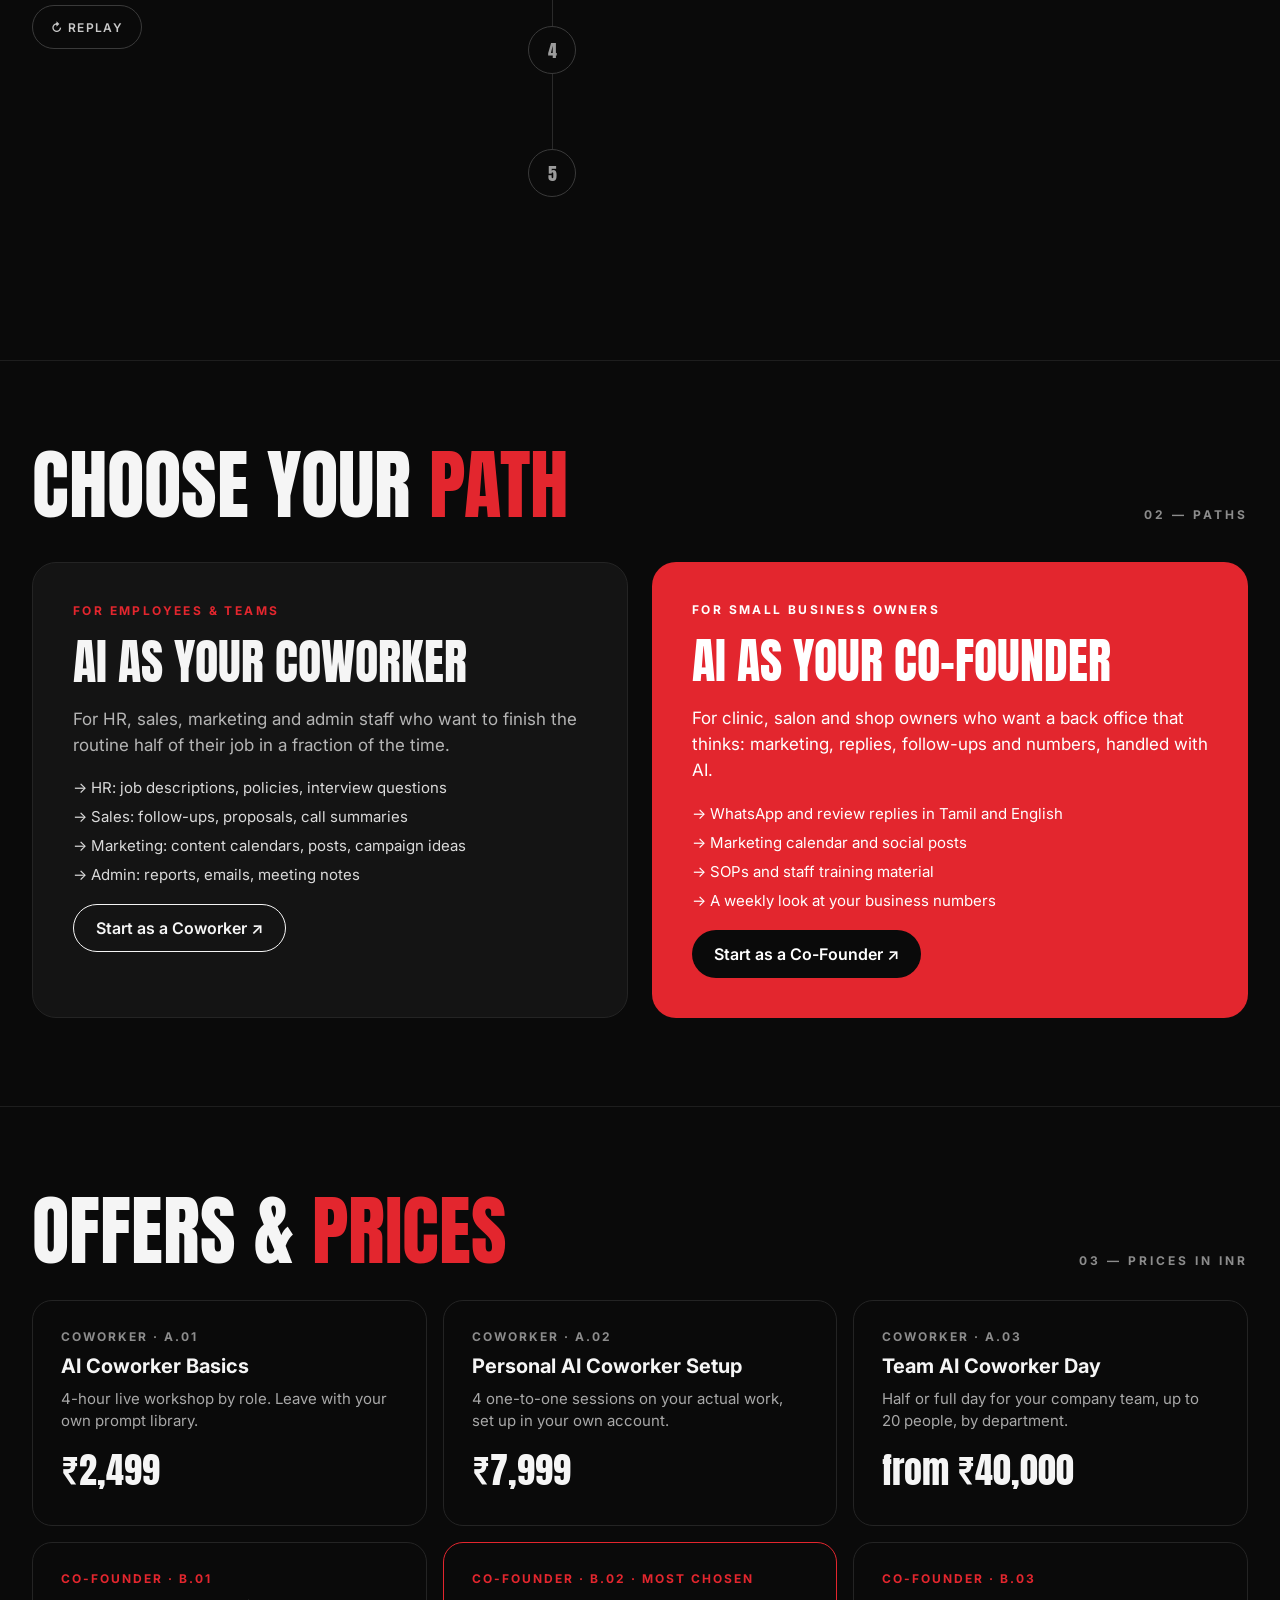
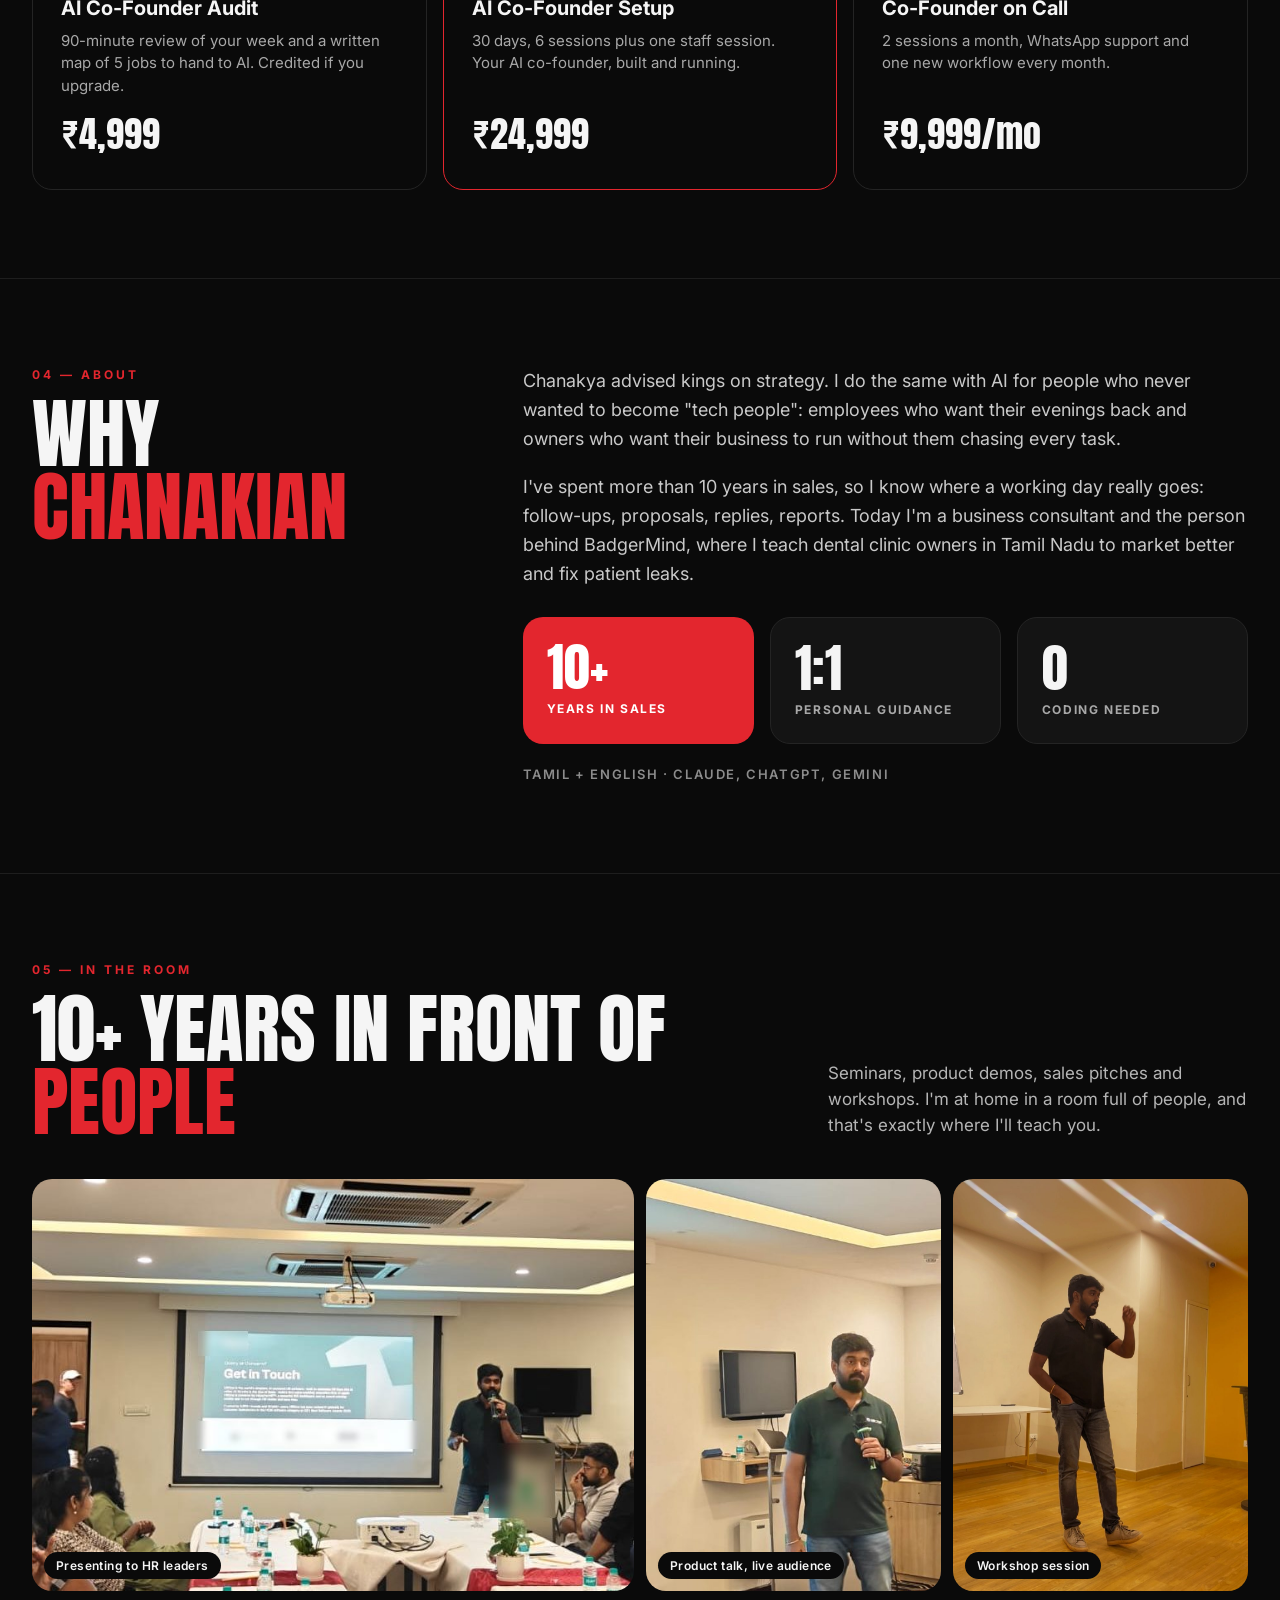
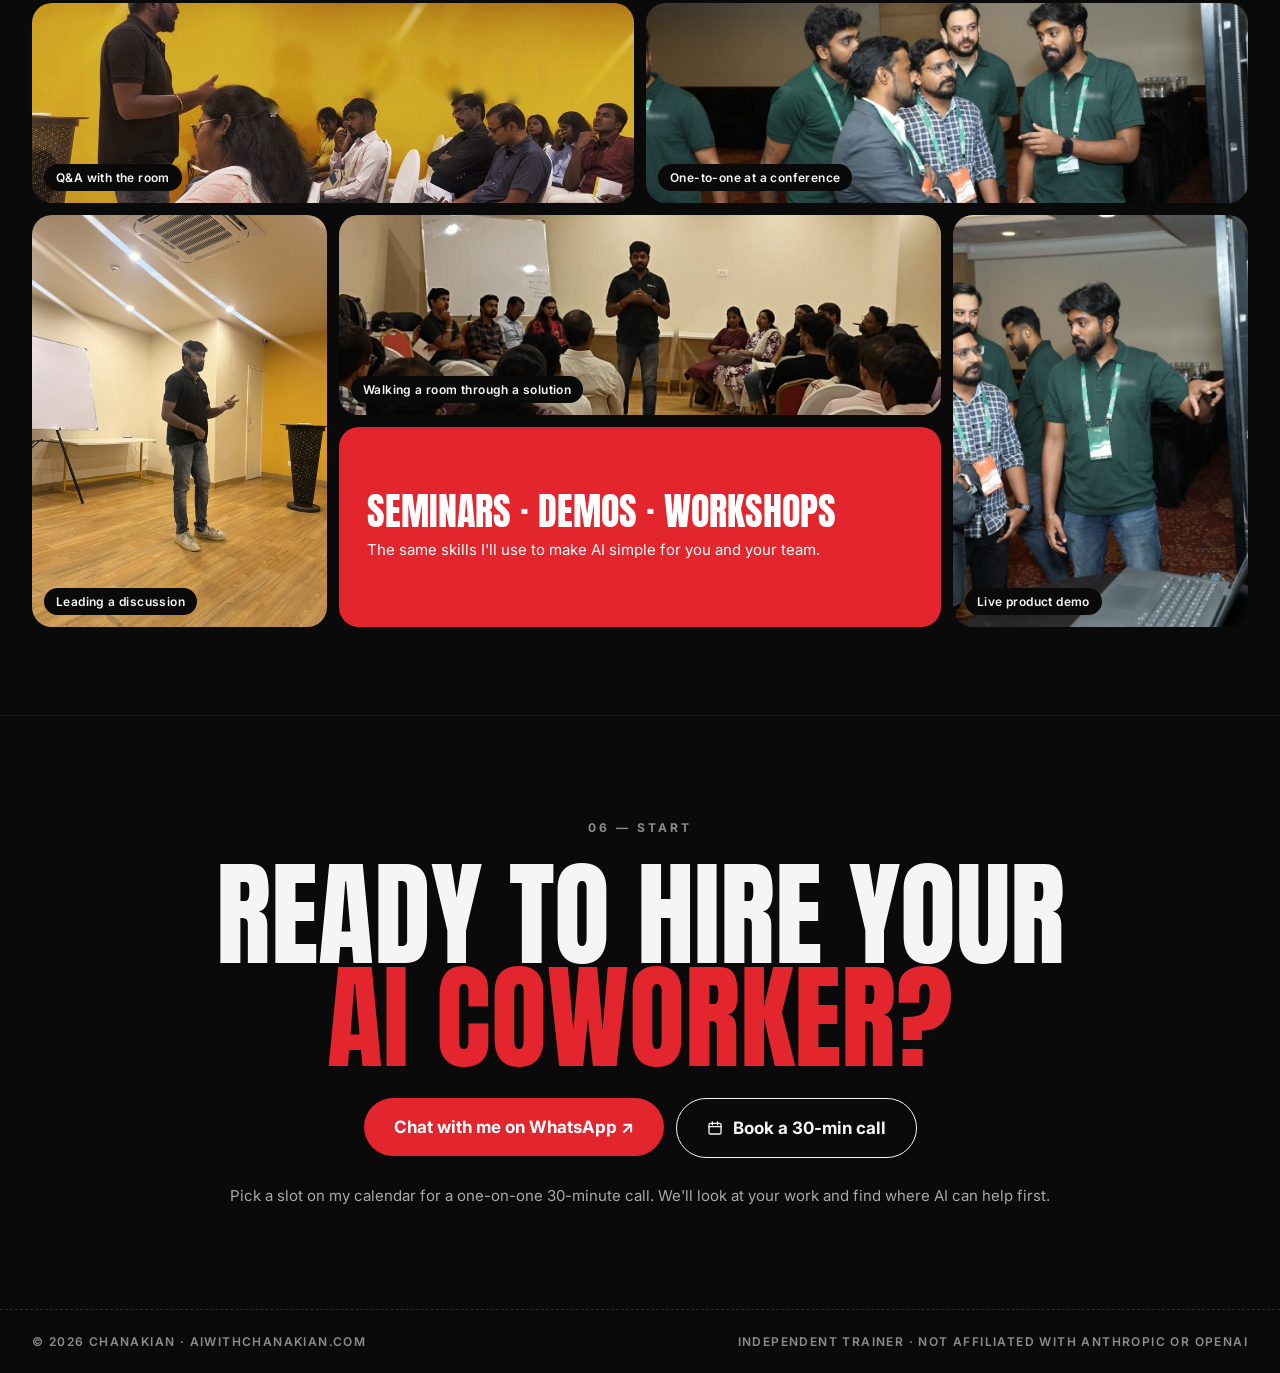
==== commit af80b589: "Remove Diwali workshop page, pop-up, top bar and nav link Co-Authored-By: Claude Opus 5.5 <noreply@a" ====
--- a/index.html
+++ b/index.html
@@ -16,92 +16,7 @@
 <link rel="stylesheet" href="styles.css?v=6">
 </head>
 <body>
-<!-- Diwali workshop promo: announcement bar + pop-up -->
-<style>
-.dw-bar{display:flex;flex-wrap:wrap;align-items:center;justify-content:center;gap:8px 14px;padding:10px 16px;background:#F5B301;color:#0A0A0A;font:600 13px 'Inter',sans-serif;text-align:center;text-decoration:none;letter-spacing:.3px}
-.dw-bar b{font-family:'Anton',sans-serif;font-weight:400;font-size:15px;letter-spacing:1px}
-.dw-bar span.go{background:#0A0A0A;color:#F5B301;border-radius:999px;padding:5px 12px;font-weight:700}
-.dw-pop{width:min(560px,calc(100vw - 28px));padding:0;border:1px solid #3A2E10;border-radius:26px;background:#0F0D08;color:#F5F5F5;box-shadow:0 30px 90px rgba(0,0,0,.7);overflow:hidden}
-.dw-pop::backdrop{background:rgba(5,5,5,.8);backdrop-filter:blur(4px)}
-.dw-pop[open]{animation:dwIn .45s cubic-bezier(.2,.7,.2,1)}
-@keyframes dwIn{from{opacity:0;transform:translateY(30px) scale(.97)}to{opacity:1;transform:none}}
-.dw-lights{display:flex;justify-content:space-between;padding:10px 14px 0;height:28px}
-.dw-lights i{width:8px;height:12px;border-radius:50%;background:#F5B301;box-shadow:0 0 9px 2px rgba(245,179,1,.7);animation:dwTw 1.8s ease-in-out infinite}
-.dw-lights i:nth-child(3n){background:#E3262E;box-shadow:0 0 9px 2px rgba(227,38,46,.7);animation-delay:.6s}
-.dw-lights i:nth-child(3n+1){background:#FF8A1F;box-shadow:0 0 9px 2px rgba(255,138,31,.7);animation-delay:1.2s}
-.dw-lights i:nth-child(even){margin-top:6px}
-@keyframes dwTw{50%{opacity:.3}}
-.dw-body{padding:14px 30px 30px;display:flex;flex-direction:column;gap:16px;font-family:'Inter',sans-serif}
-.dw-top{display:flex;justify-content:space-between;align-items:flex-start;gap:12px}
-.dw-close{flex:none;width:44px;height:44px;border-radius:22px;border:1px solid #3A3A3A;background:none;color:#F5F5F5;font-size:16px;cursor:pointer}
-.dw-kick{font-size:12px;font-weight:700;letter-spacing:3px;color:#F5B301}
-.dw-title{margin:6px 0 0;font-family:'Anton',sans-serif;font-weight:400;font-size:clamp(36px,8vw,52px);line-height:.95}
-.dw-title em{font-style:normal;color:#F5B301}
-.dw-sub{margin:0;font-size:15px;line-height:1.55;color:#CFCFCF}
-.dw-chips{display:flex;flex-wrap:wrap;gap:8px}
-.dw-chips span{padding:7px 12px;border-radius:999px;border:1px solid #3A3A3A;font-size:12px;font-weight:600}
-.dw-chips span.hot{background:#E3262E;border-color:#E3262E}
-.dw-count{display:flex;gap:8px}
-.dw-count div{flex:1;padding:10px 6px;border-radius:14px;background:#1A160C;border:1px solid #2E2612;text-align:center}
-.dw-count strong{display:block;font-family:'Anton',sans-serif;font-weight:400;font-size:28px;line-height:1}
-.dw-count small{font-size:10px;font-weight:700;letter-spacing:1.4px;color:#B5B5B5}
-.dw-actions{display:flex;flex-wrap:wrap;align-items:center;gap:12px}
-.dw-cta{display:inline-flex;align-items:center;height:54px;padding:0 26px;border-radius:999px;background:#F5B301;color:#0A0A0A;font-weight:700;font-size:16px;text-decoration:none}
-.dw-later{background:none;border:none;color:#B5B5B5;font:600 14px 'Inter',sans-serif;cursor:pointer;text-decoration:underline;text-underline-offset:4px;min-height:44px}
-.dw-diya{width:48px;flex:none;filter:drop-shadow(0 0 16px rgba(255,170,30,.6))}
-.dw-photo{flex:none;width:104px;height:auto;border-radius:0 0 14px 14px;background:radial-gradient(circle at 50% 40%,rgba(255,138,31,.45),transparent 70%);filter:drop-shadow(0 10px 20px rgba(0,0,0,.5))}
-@media (max-width:480px){.dw-photo{width:80px}.dw-diya{display:none}.dw-body{padding:10px 20px 22px;gap:12px}.dw-title{font-size:34px}}
-.dw-pop{max-height:calc(100dvh - 24px);overflow-y:auto}
-.dw-diya .fl{transform-origin:60px 58px;animation:dwFl 1.4s ease-in-out infinite}
-@keyframes dwFl{0%,100%{transform:scale(1) rotate(-2deg)}50%{transform:scale(1.08,.94) rotate(3deg)}}
-@media (prefers-reduced-motion:reduce){.dw-pop[open],.dw-lights i,.dw-diya .fl{animation:none}}
-</style>
-<a class="dw-bar" id="dw-bar" href="diwali.html"><b>DIWALI SPECIAL</b> AI Co-Founder Workshop · Fri 6 Nov, 8–9 PM · ₹299 · Only 10 seats <span class="go">Reserve →</span></a>
-<dialog class="dw-pop" id="dw-pop" aria-labelledby="dw-title">
-<div class="dw-lights" aria-hidden="true"><i></i><i></i><i></i><i></i><i></i><i></i><i></i><i></i><i></i><i></i><i></i><i></i><i></i><i></i><i></i><i></i><i></i><i></i></div>
-<div class="dw-body">
-<div class="dw-top">
-<div>
-<span class="dw-kick">DIWALI SPECIAL · LIVE ON ZOOM</span>
-<h2 class="dw-title" id="dw-title">NEED A <em>CO-FOUNDER</em> FOR YOUR BUSINESS?</h2>
-</div>
-<button type="button" class="dw-close" id="dw-close" aria-label="Close">✕</button>
-</div>
-<div style="display:flex;gap:16px;align-items:flex-end">
-<img class="dw-photo" src="chanakian-diwali.webp" alt="Chanakian, workshop host" width="104" height="180">
-<div style="display:flex;flex-direction:column;gap:10px">
-<svg class="dw-diya" viewBox="0 0 120 110" aria-hidden="true"><g class="fl"><path d="M60 8 C72 26 74 40 60 58 C46 40 48 26 60 8 Z" fill="#FFC42E"/><path d="M60 26 C66 36 66 44 60 54 C54 44 54 36 60 26 Z" fill="#FFF3C4"/></g><path d="M8 66 Q60 58 112 66 Q104 100 60 102 Q16 100 8 66 Z" fill="#E3262E"/><path d="M8 66 Q60 74 112 66" fill="none" stroke="#F5B301" stroke-width="5"/></svg>
-<p class="dw-sub"><b>No salary. No leave. Works 24/7.</b> In 1 live hour, set up an AI Co-Founder that drafts your posts, analyses your sales, finds cost leakage and builds simple dashboards. For small business owners, in Tamil and English. No coding needed.</p>
-</div>
-</div>
-<div class="dw-chips"><span>FRI, 6 NOV</span><span>8–9 PM IST</span><span>₹299</span><span class="hot">ONLY 10 SEATS</span></div>
-<div class="dw-count" role="timer" aria-label="Time left until the workshop"><div><strong id="dw-d">--</strong><small>DAYS</small></div><div><strong id="dw-h">--</strong><small>HRS</small></div><div><strong id="dw-m">--</strong><small>MINS</small></div><div><strong id="dw-s">--</strong><small>SECS</small></div></div>
-<div class="dw-actions"><a class="dw-cta" href="diwali.html">See details &amp; register →</a><button type="button" class="dw-later" id="dw-later">Maybe later</button></div>
-</div>
-</dialog>
-<script>
-(function () {
-  var START = new Date('2026-11-06T20:00:00+05:30');
-  var bar = document.getElementById('dw-bar'), pop = document.getElementById('dw-pop');
-  if (new Date() >= START) { bar.remove(); pop.remove(); return; }
-  function pad(x) { return (x < 10 ? '0' : '') + x; }
-  function tick() {
-    var s = Math.max(0, Math.floor((START - new Date()) / 1000));
-    document.getElementById('dw-d').textContent = pad(Math.floor(s / 86400));
-    document.getElementById('dw-h').textContent = pad(Math.floor(s % 86400 / 3600));
-    document.getElementById('dw-m').textContent = pad(Math.floor(s % 3600 / 60));
-    document.getElementById('dw-s').textContent = pad(s % 60);
-  }
-  tick(); setInterval(tick, 1000);
-  function close() { pop.close(); try { sessionStorage.setItem('dwSeen', '1'); } catch (e) {} }
-  document.getElementById('dw-close').addEventListener('click', close);
-  document.getElementById('dw-later').addEventListener('click', close);
-  pop.addEventListener('click', function (e) { if (e.target === pop) close(); });
-  var seen = false; try { seen = sessionStorage.getItem('dwSeen') === '1'; } catch (e) {}
-  if (!seen && pop.showModal) setTimeout(function () { if (!document.querySelector('dialog[open]')) pop.showModal(); }, 1500);
-})();
-</script>
-<!-- /Diwali workshop promo -->
+
 
 <div style="min-height: 100vh; background: #0A0A0A; color: #F5F5F5; font-family: 'Inter', system-ui, sans-serif">
 
@@ -112,7 +27,6 @@
 <span style="background: #E3262E; color: #FFFFFF; padding: 4px 8px">CHANAKIAN</span>
 </a>
 <nav aria-label="Sections" style="display: flex; flex-wrap: wrap; gap: 28px; font-size: 12px; font-weight: 600; letter-spacing: 1.6px">
-<a href="diwali.html" style="color: #F5B301; text-decoration: none">DIWALI WORKSHOP</a>
 <a href="#how" style="color: #C9C9C9; text-decoration: none">HOW IT WORKS</a>
 <a href="#paths" style="color: #C9C9C9; text-decoration: none">PATHS</a>
 <a href="#offers" style="color: #C9C9C9; text-decoration: none">OFFERS</a>
